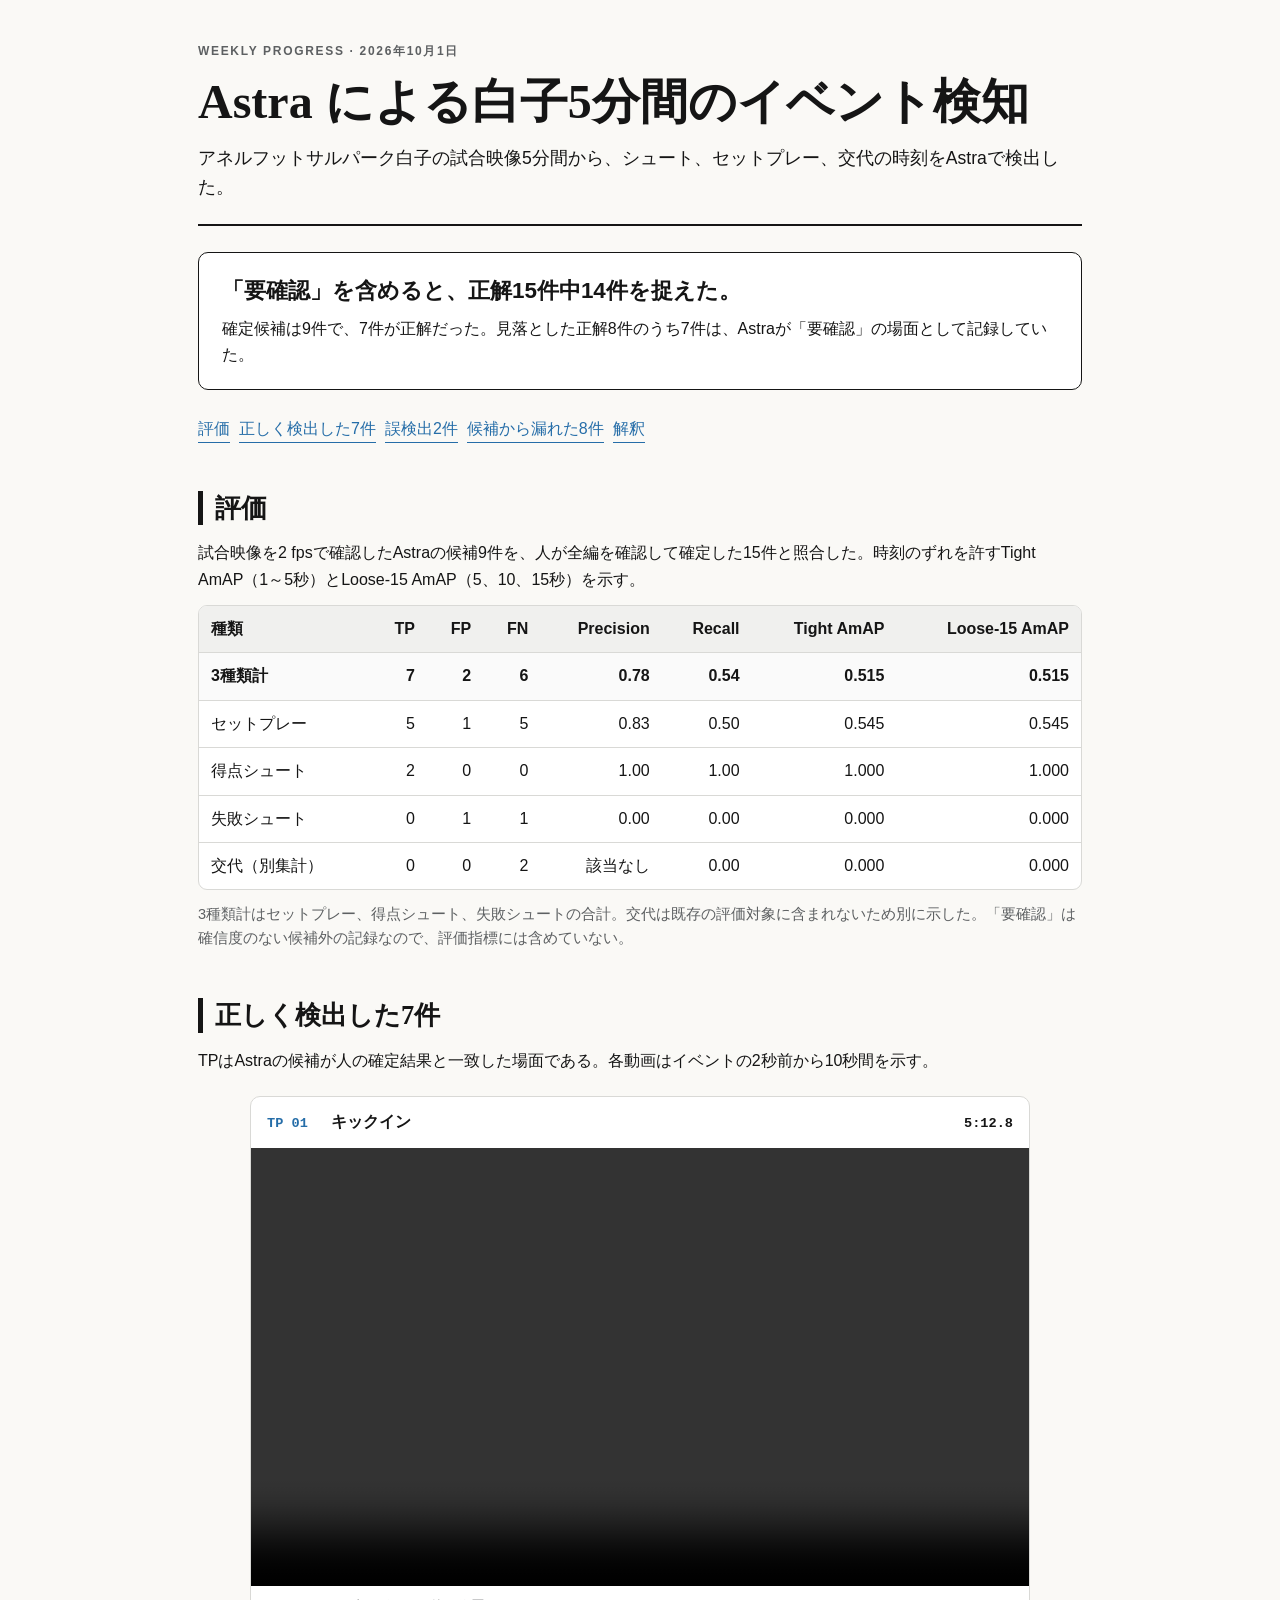
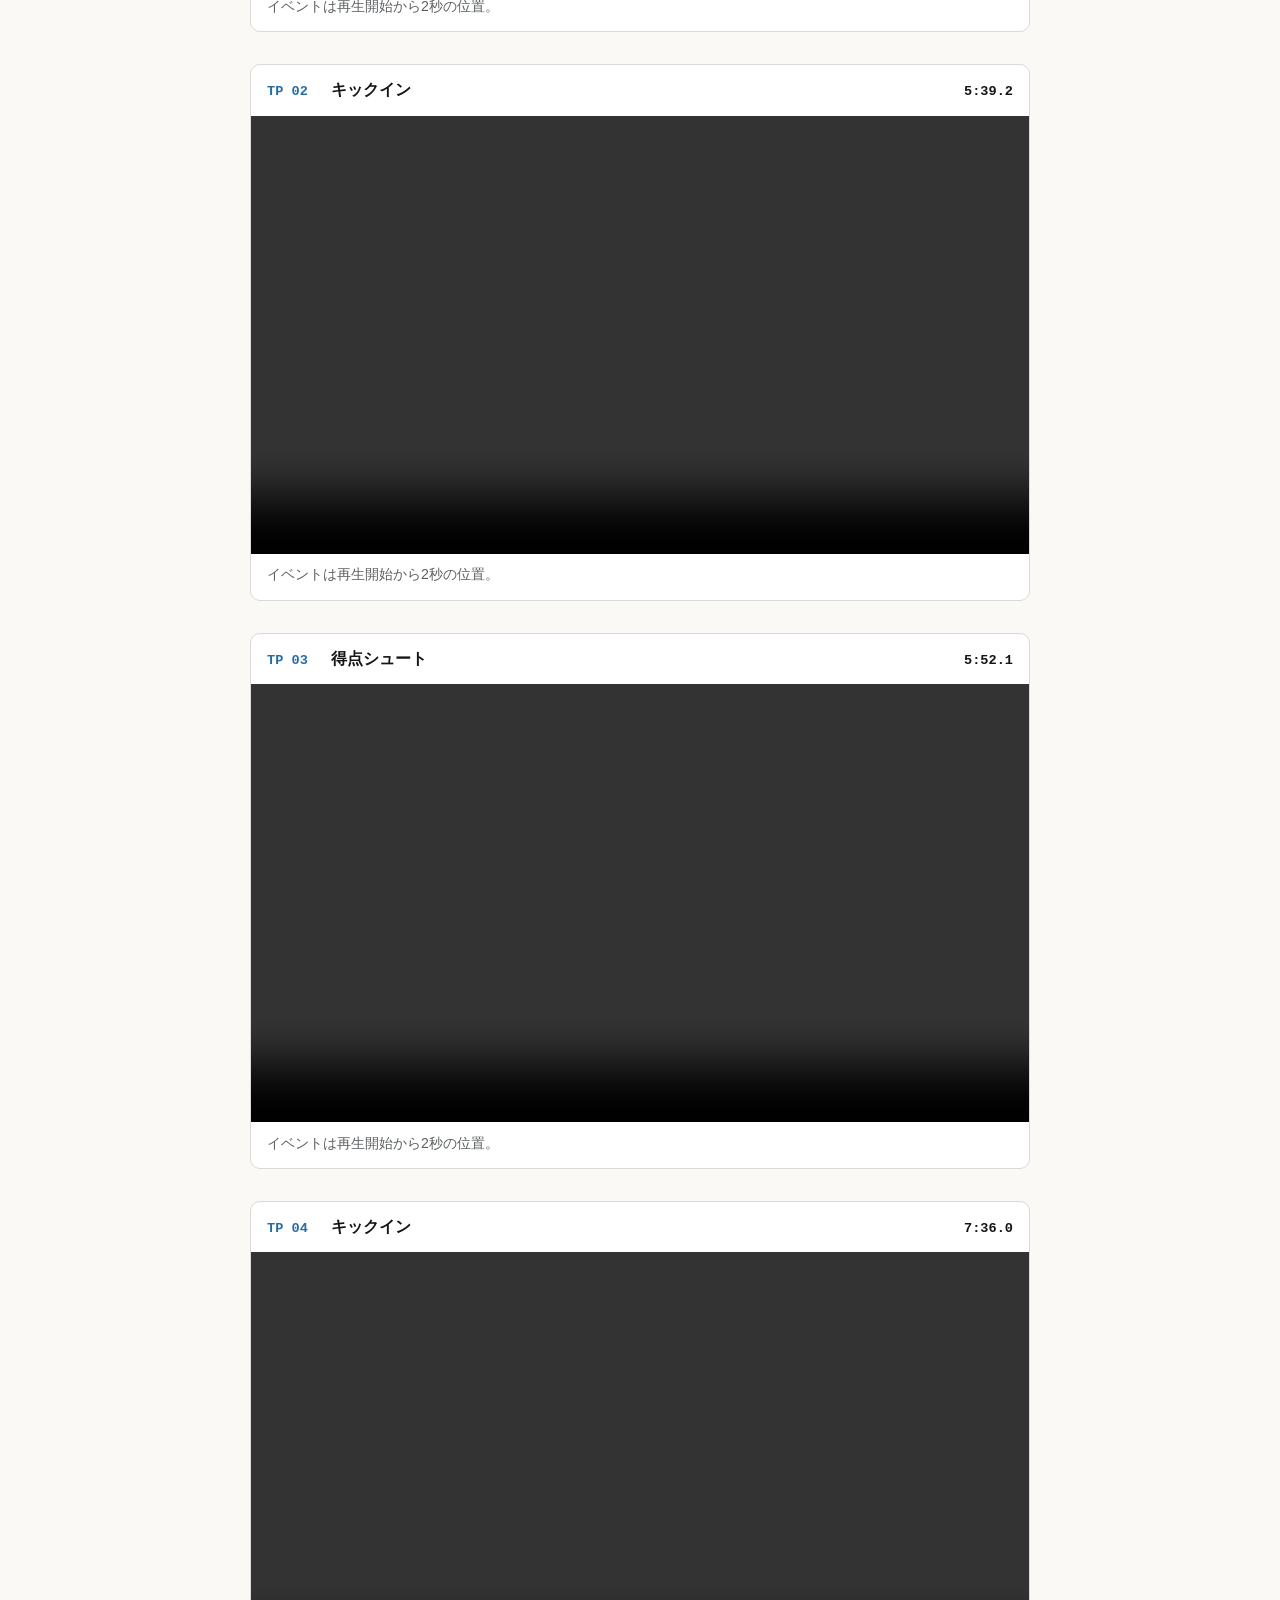
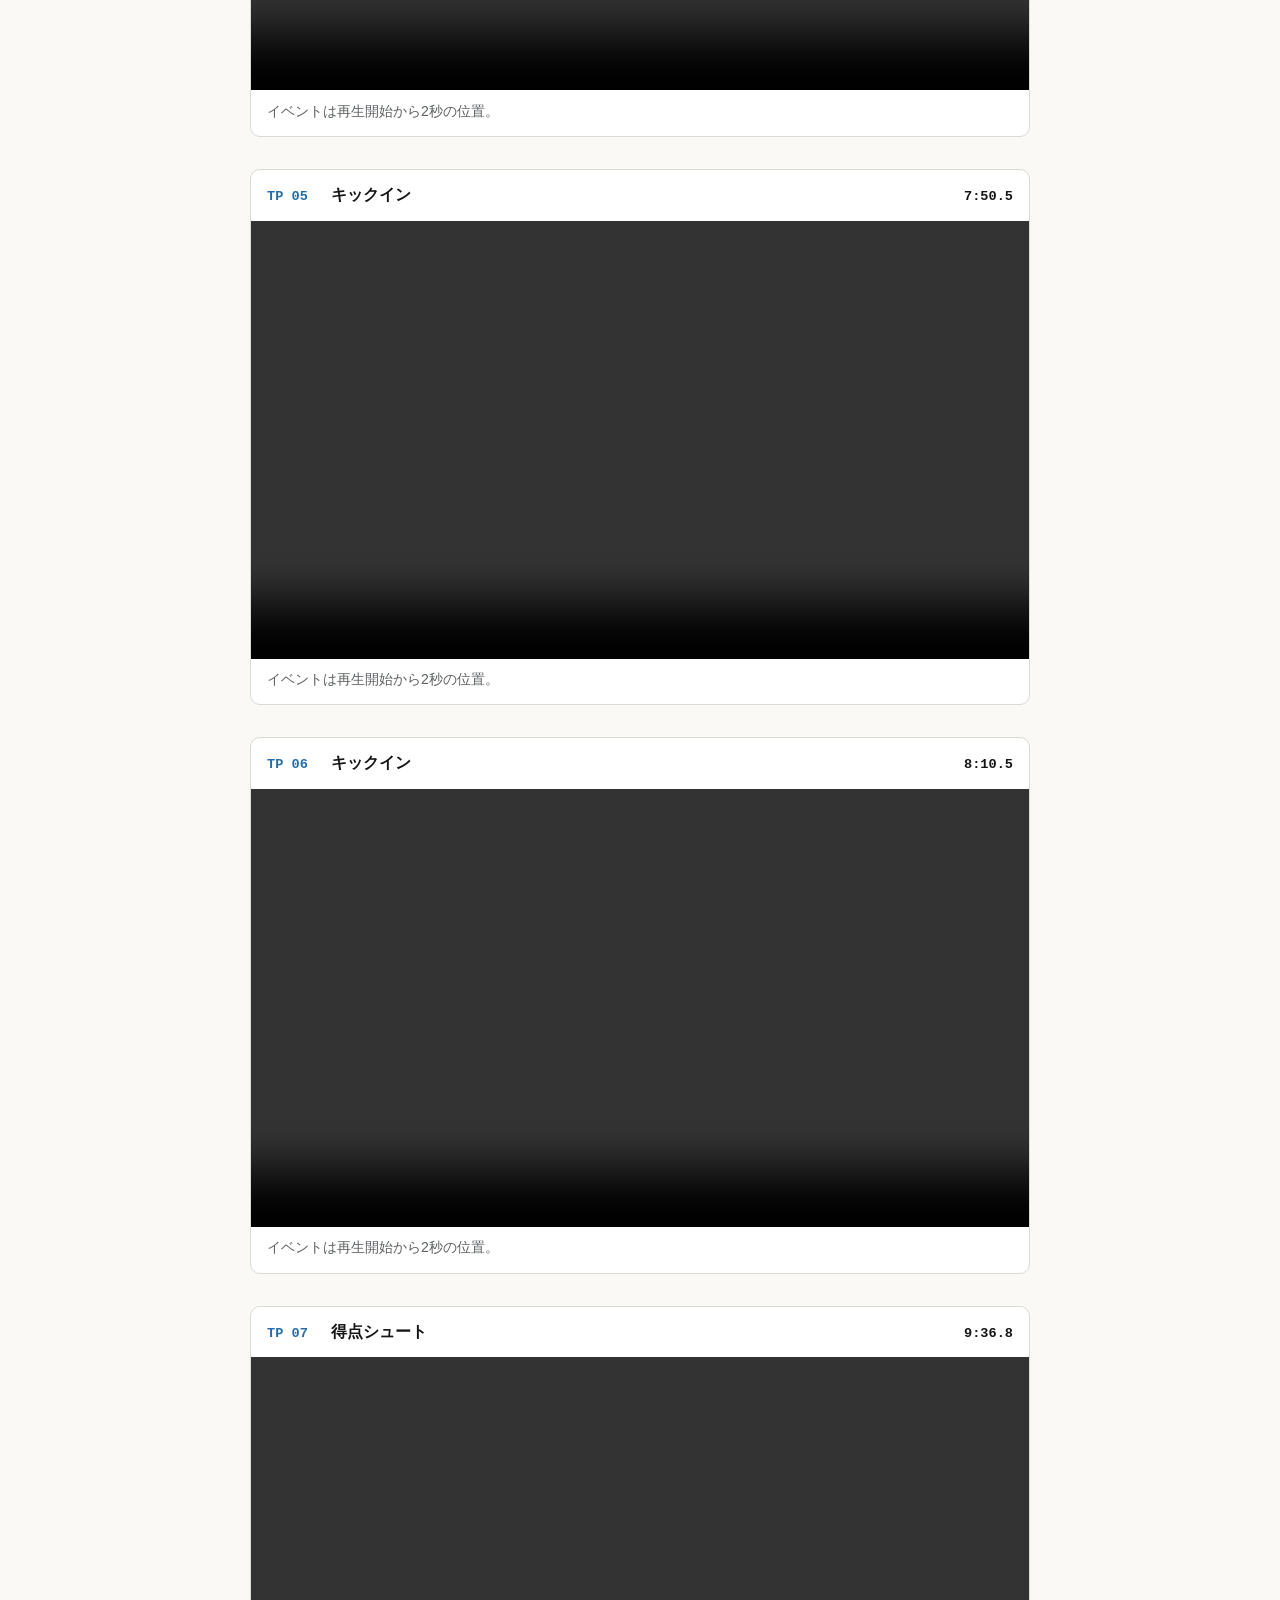
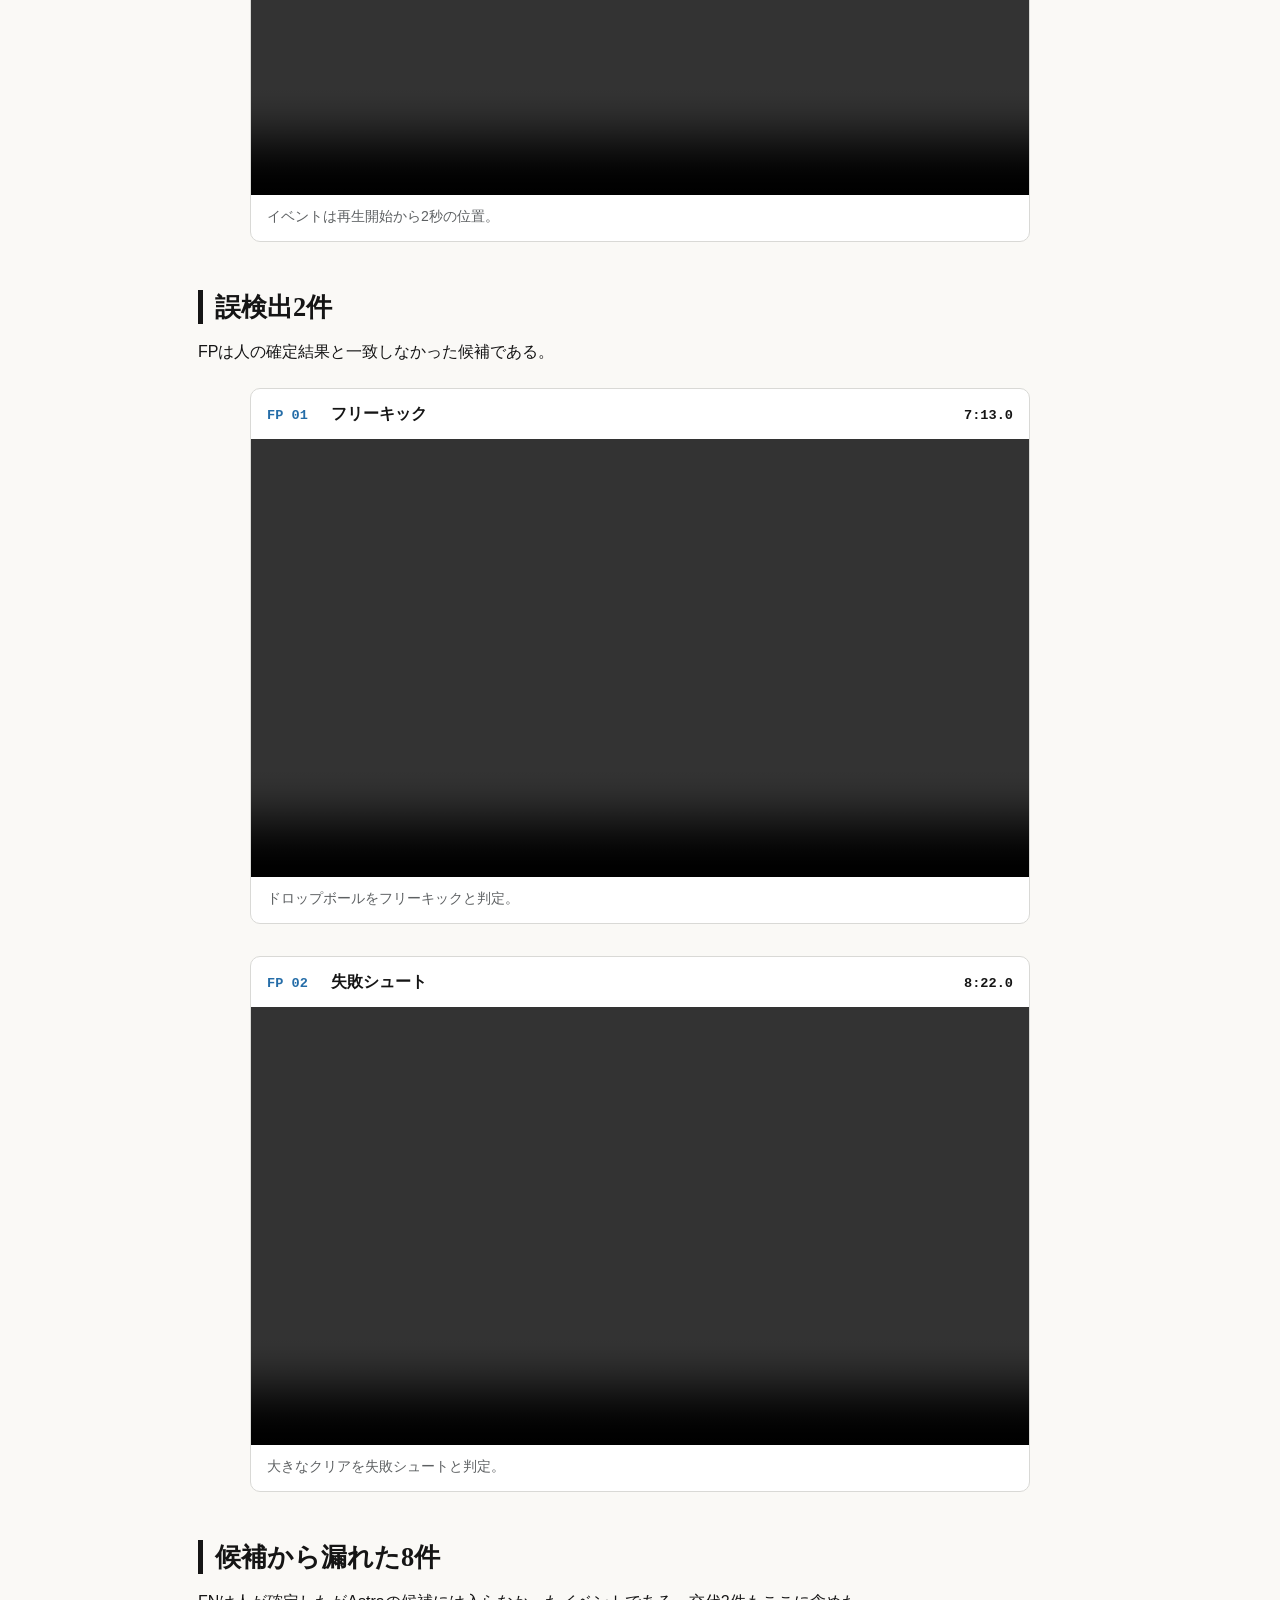
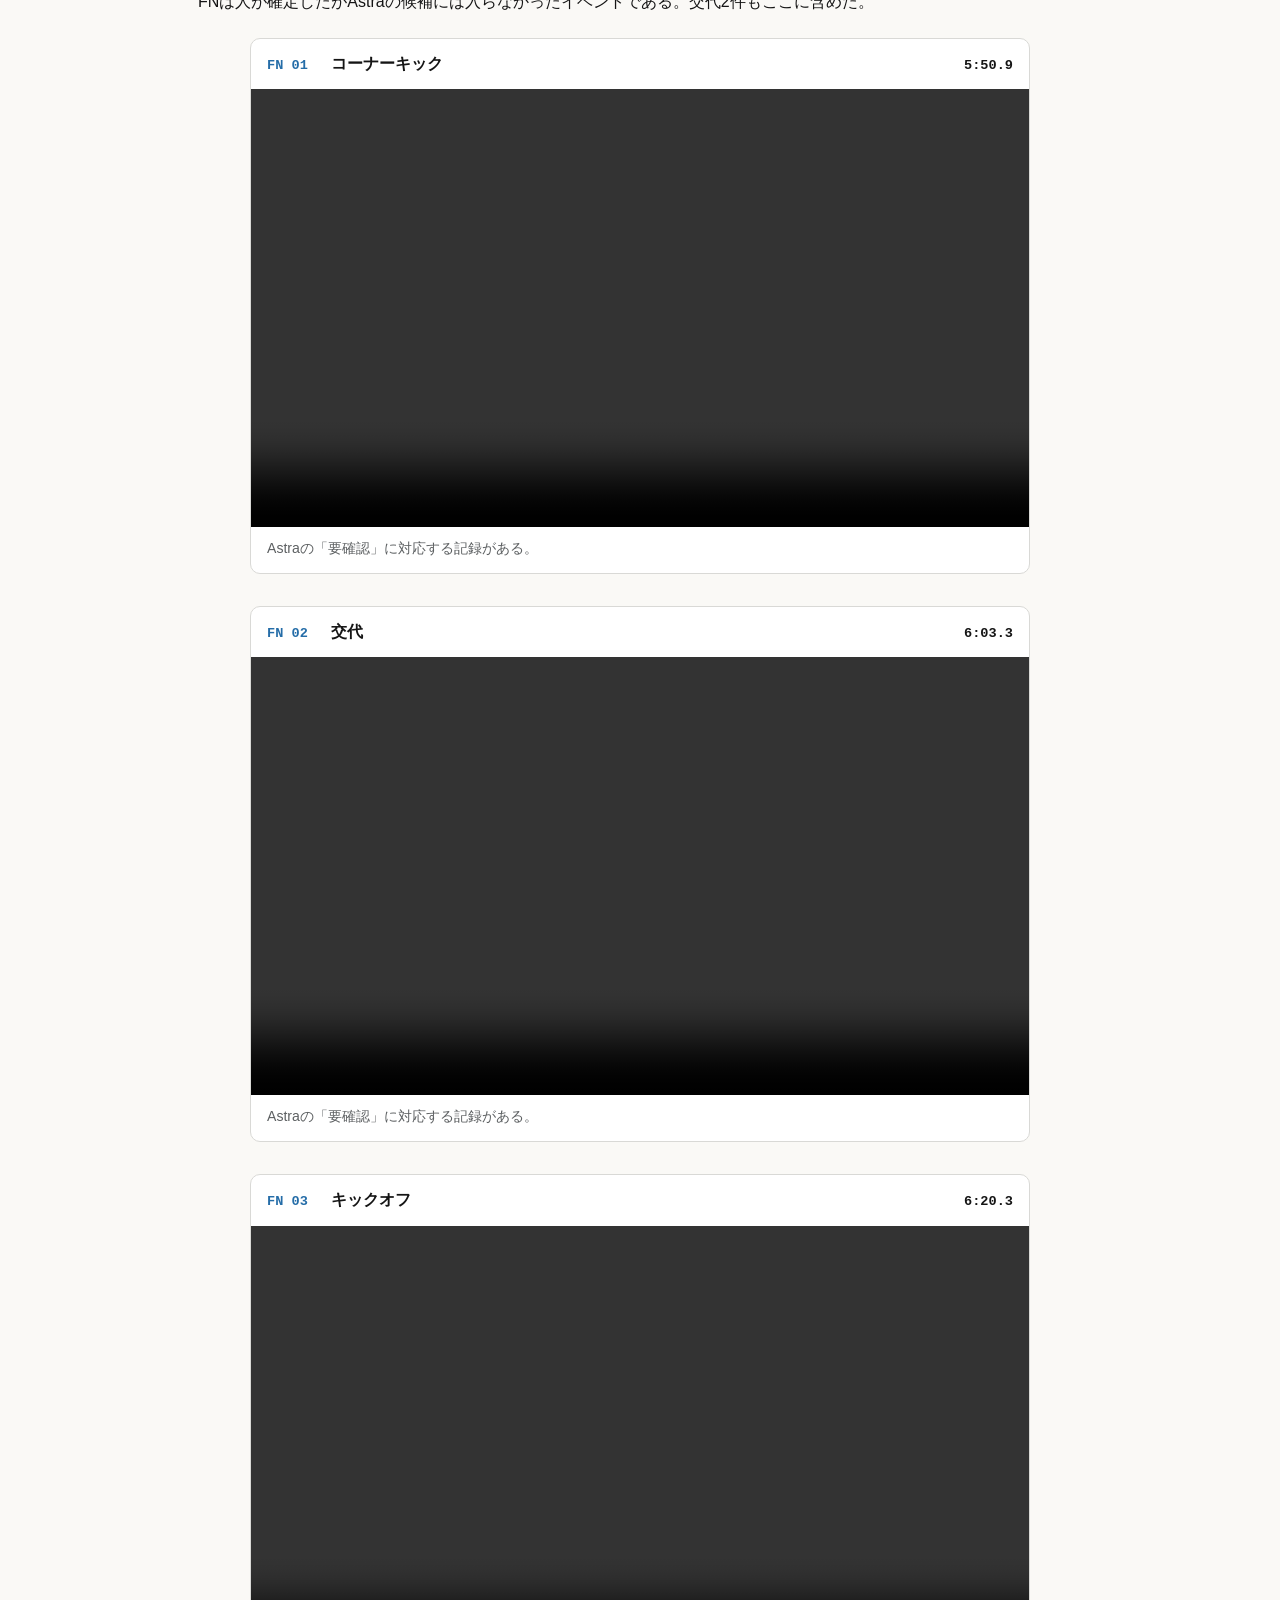
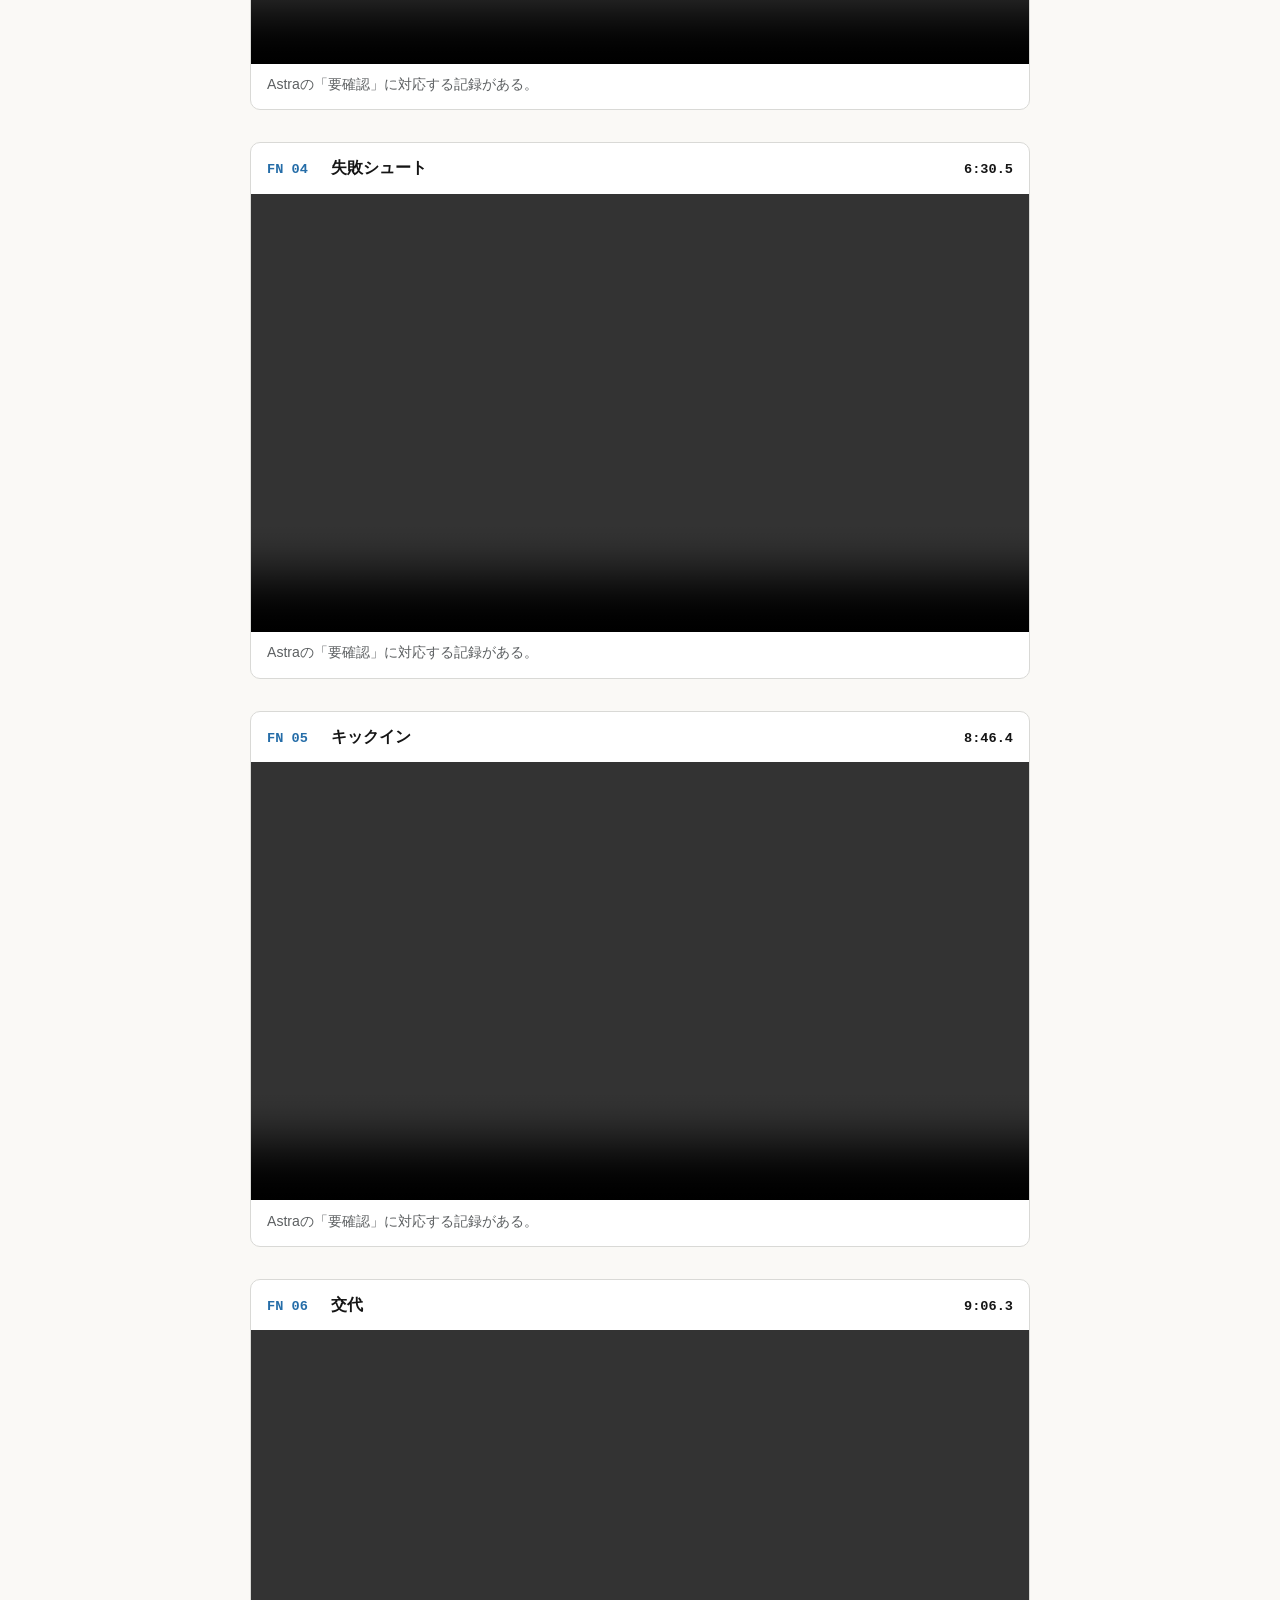
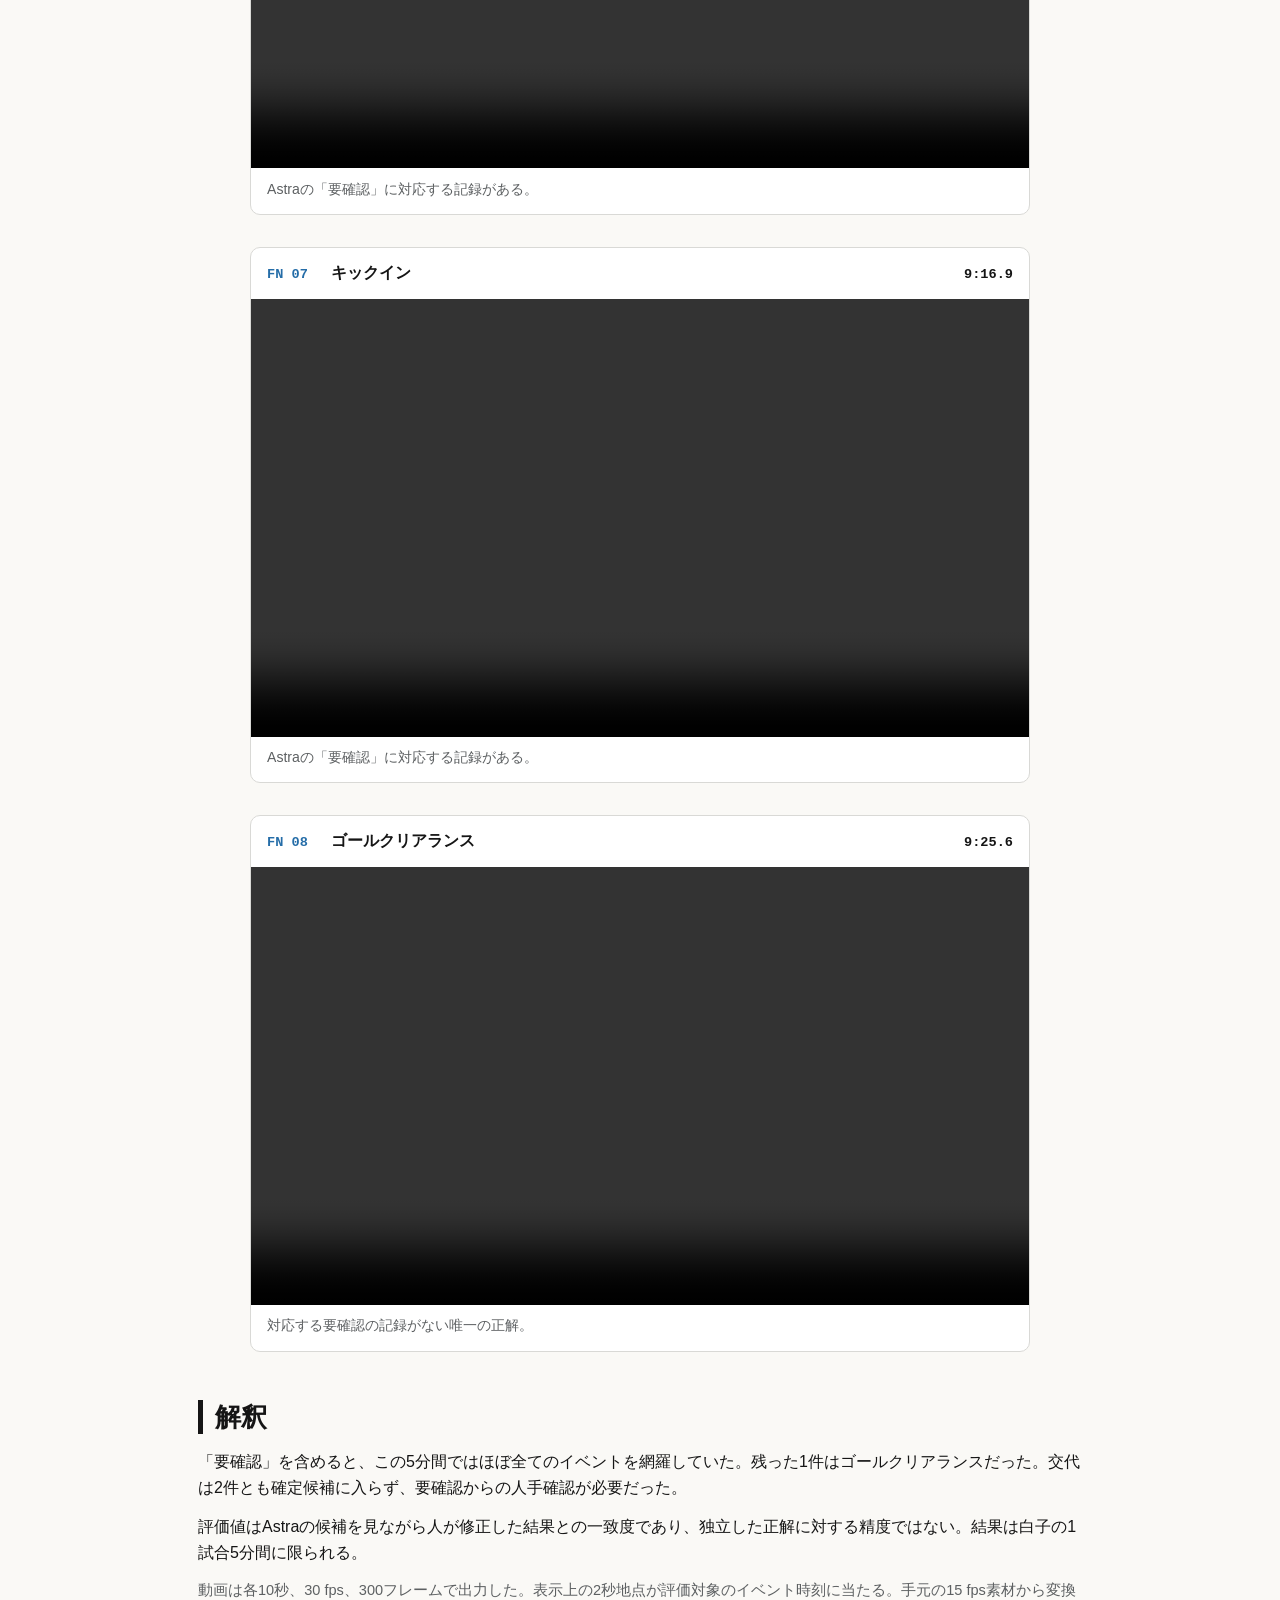
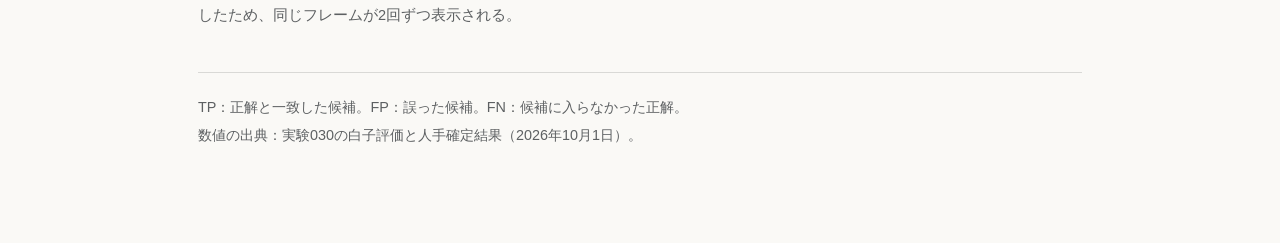
==== 20261001/index.html @ c45ac054 "Add 2026-10-01 report: Astra event spotting on Shirako Co-Authored-By: Claude Opus 5.5 (1M context) " ====
<!doctype html>
<html lang="ja">
<head>
<meta charset="utf-8">
<meta name="viewport" content="width=device-width, initial-scale=1">
<meta name="fx-date" content="2026-10-01">
<meta name="fx-title" content="Astra による白子5分間のイベント検知">
<meta name="fx-summary" content="候補9件のうち7件が正解。要確認を含めると正解15件中14件に対応した。">
<meta name="fx-topic" content="イベント検知">
<meta name="fx-stage" content="週次進捗">
<meta name="fx-experiments" content="030">
<title>Weekly progress | Astra による白子5分間のイベント検知</title>
<style>
:root{color-scheme:light;--bg:#faf9f6;--paper:#fff;--ink:#151515;--muted:#5d6062;--line:#d9d9d6;--blue:#256da8;--accent:#c83e34;font-family:-apple-system,BlinkMacSystemFont,"Hiragino Kaku Gothic ProN","Yu Gothic",sans-serif}
*{box-sizing:border-box}html{scroll-behavior:smooth}body{margin:0;background:var(--bg);color:var(--ink);line-height:1.65}.page{max-width:940px;margin:auto;padding:42px 28px 90px}header{border-bottom:2px solid var(--ink);padding-bottom:22px}.eyebrow{font-size:.75rem;letter-spacing:.14em;text-transform:uppercase;font-weight:700;color:var(--muted);margin:0 0 10px}h1{font-family:Georgia,"Hiragino Mincho ProN",serif;font-size:clamp(1.9rem,4vw,3rem);line-height:1.25;margin:0 0 12px}header p:last-child{font-size:1.1rem;max-width:55rem;margin:0}.summary{margin:26px 0;background:var(--paper);border:1px solid var(--ink);border-radius:10px;padding:20px 23px}.summary strong{font-size:1.4rem}.summary p{margin:6px 0 0}nav{display:flex;flex-wrap:wrap;gap:9px;margin:0 0 36px}nav a{color:var(--blue);text-decoration:none;border-bottom:1px solid currentColor}h2{font-family:Georgia,"Hiragino Mincho ProN",serif;font-size:1.65rem;line-height:1.3;border-left:5px solid var(--ink);padding-left:12px;margin:48px 0 15px}h3{font-size:1.2rem;margin:32px 0 10px}p{margin:12px 0}.table-wrap{overflow-x:auto;border:1px solid var(--line);border-radius:9px;background:var(--paper)}table{width:100%;border-collapse:collapse;font-variant-numeric:tabular-nums;white-space:nowrap}th,td{padding:10px 12px;text-align:right;border-bottom:1px solid var(--line)}th:first-child,td:first-child{text-align:left}thead{background:#f0f0ee}tbody tr:last-child td{border:0}tbody tr.total{font-weight:700;background:#fafafa}.note{font-size:.91rem;color:var(--muted)}.clip{max-width:780px;margin:22px auto 32px;background:var(--paper);border:1px solid var(--line);border-radius:10px;overflow:hidden}.clip figcaption{display:flex;align-items:baseline;gap:14px;padding:12px 16px}.clip-number,.clip-time{font:700 .85rem ui-monospace,SFMono-Regular,Menlo,monospace}.clip-number{min-width:50px;color:var(--blue)}.clip-time{margin-left:auto}.clip video{display:block;width:100%;background:#111;aspect-ratio:16/9}.clip-note{font-size:.88rem;color:var(--muted);padding:0 16px;margin:10px 0 13px}.key{border-top:1px solid var(--line);margin-top:45px;padding-top:18px;font-size:.9rem;color:var(--muted)}.key p{margin:5px 0}@media(max-width:600px){.page{padding:26px 14px 60px}.clip figcaption{gap:8px;flex-wrap:wrap}.clip-time{margin-left:auto}th,td{padding:8px 9px;font-size:.83rem}}@media print{.page{max-width:none}nav{display:none}.clip{break-inside:avoid}.clip video{display:none}}
</style>
</head>
<body><main class="page">
<header><p class="eyebrow">Weekly progress · 2026年10月1日</p><h1>Astra による白子5分間のイベント検知</h1><p>アネルフットサルパーク白子の試合映像5分間から、シュート、セットプレー、交代の時刻をAstraで検出した。</p></header>
<div class="summary"><strong>「要確認」を含めると、正解15件中14件を捉えた。</strong><p>確定候補は9件で、7件が正解だった。見落とした正解8件のうち7件は、Astraが「要確認」の場面として記録していた。</p></div>
<nav aria-label="目次"><a href="#evaluation">評価</a><a href="#tp">正しく検出した7件</a><a href="#fp">誤検出2件</a><a href="#fn">候補から漏れた8件</a><a href="#limits">解釈</a></nav>
<section id="evaluation"><h2>評価</h2><p>試合映像を2 fpsで確認したAstraの候補9件を、人が全編を確認して確定した15件と照合した。時刻のずれを許すTight AmAP（1～5秒）とLoose-15 AmAP（5、10、15秒）を示す。</p>
<div class="table-wrap"><table><thead><tr><th>種類</th><th>TP</th><th>FP</th><th>FN</th><th>Precision</th><th>Recall</th><th>Tight AmAP</th><th>Loose-15 AmAP</th></tr></thead><tbody>
<tr class="total"><td>3種類計</td><td>7</td><td>2</td><td>6</td><td>0.78</td><td>0.54</td><td>0.515</td><td>0.515</td></tr>
<tr><td>セットプレー</td><td>5</td><td>1</td><td>5</td><td>0.83</td><td>0.50</td><td>0.545</td><td>0.545</td></tr>
<tr><td>得点シュート</td><td>2</td><td>0</td><td>0</td><td>1.00</td><td>1.00</td><td>1.000</td><td>1.000</td></tr>
<tr><td>失敗シュート</td><td>0</td><td>1</td><td>1</td><td>0.00</td><td>0.00</td><td>0.000</td><td>0.000</td></tr>
<tr><td>交代（別集計）</td><td>0</td><td>0</td><td>2</td><td>該当なし</td><td>0.00</td><td>0.000</td><td>0.000</td></tr>
</tbody></table></div><p class="note">3種類計はセットプレー、得点シュート、失敗シュートの合計。交代は既存の評価対象に含まれないため別に示した。「要確認」は確信度のない候補外の記録なので、評価指標には含めていない。</p></section>
<section id="tp"><h2>正しく検出した7件</h2><p>TPはAstraの候補が人の確定結果と一致した場面である。各動画はイベントの2秒前から10秒間を示す。</p><figure class="clip">
  <figcaption><span class="clip-number">TP 01</span><strong>キックイン</strong><span class="clip-time">5:12.8</span></figcaption>
  <video controls loop muted playsinline preload="metadata" aria-label="TP 01、キックイン、5:12.8" src="[data-uri]"></video>
  <p class="clip-note">イベントは再生開始から2秒の位置。</p>
</figure><figure class="clip">
  <figcaption><span class="clip-number">TP 02</span><strong>キックイン</strong><span class="clip-time">5:39.2</span></figcaption>
  <video controls loop muted playsinline preload="metadata" aria-label="TP 02、キックイン、5:39.2" src="[data-uri]"></video>
  <p class="clip-note">イベントは再生開始から2秒の位置。</p>
</figure><figure class="clip">
  <figcaption><span class="clip-number">TP 03</span><strong>得点シュート</strong><span class="clip-time">5:52.1</span></figcaption>
  <video controls loop muted playsinline preload="metadata" aria-label="TP 03、得点シュート、5:52.1" src="[data-uri]"></video>
  <p class="clip-note">イベントは再生開始から2秒の位置。</p>
</figure><figure class="clip">
  <figcaption><span class="clip-number">TP 04</span><strong>キックイン</strong><span class="clip-time">7:36.0</span></figcaption>
  <video controls loop muted playsinline preload="metadata" aria-label="TP 04、キックイン、7:36.0" src="[data-uri]"></video>
  <p class="clip-note">イベントは再生開始から2秒の位置。</p>
</figure><figure class="clip">
  <figcaption><span class="clip-number">TP 05</span><strong>キックイン</strong><span class="clip-time">7:50.5</span></figcaption>
  <video controls loop muted playsinline preload="metadata" aria-label="TP 05、キックイン、7:50.5" src="[data-uri]"></video>
  <p class="clip-note">イベントは再生開始から2秒の位置。</p>
</figure><figure class="clip">
  <figcaption><span class="clip-number">TP 06</span><strong>キックイン</strong><span class="clip-time">8:10.5</span></figcaption>
  <video controls loop muted playsinline preload="metadata" aria-label="TP 06、キックイン、8:10.5" src="[data-uri]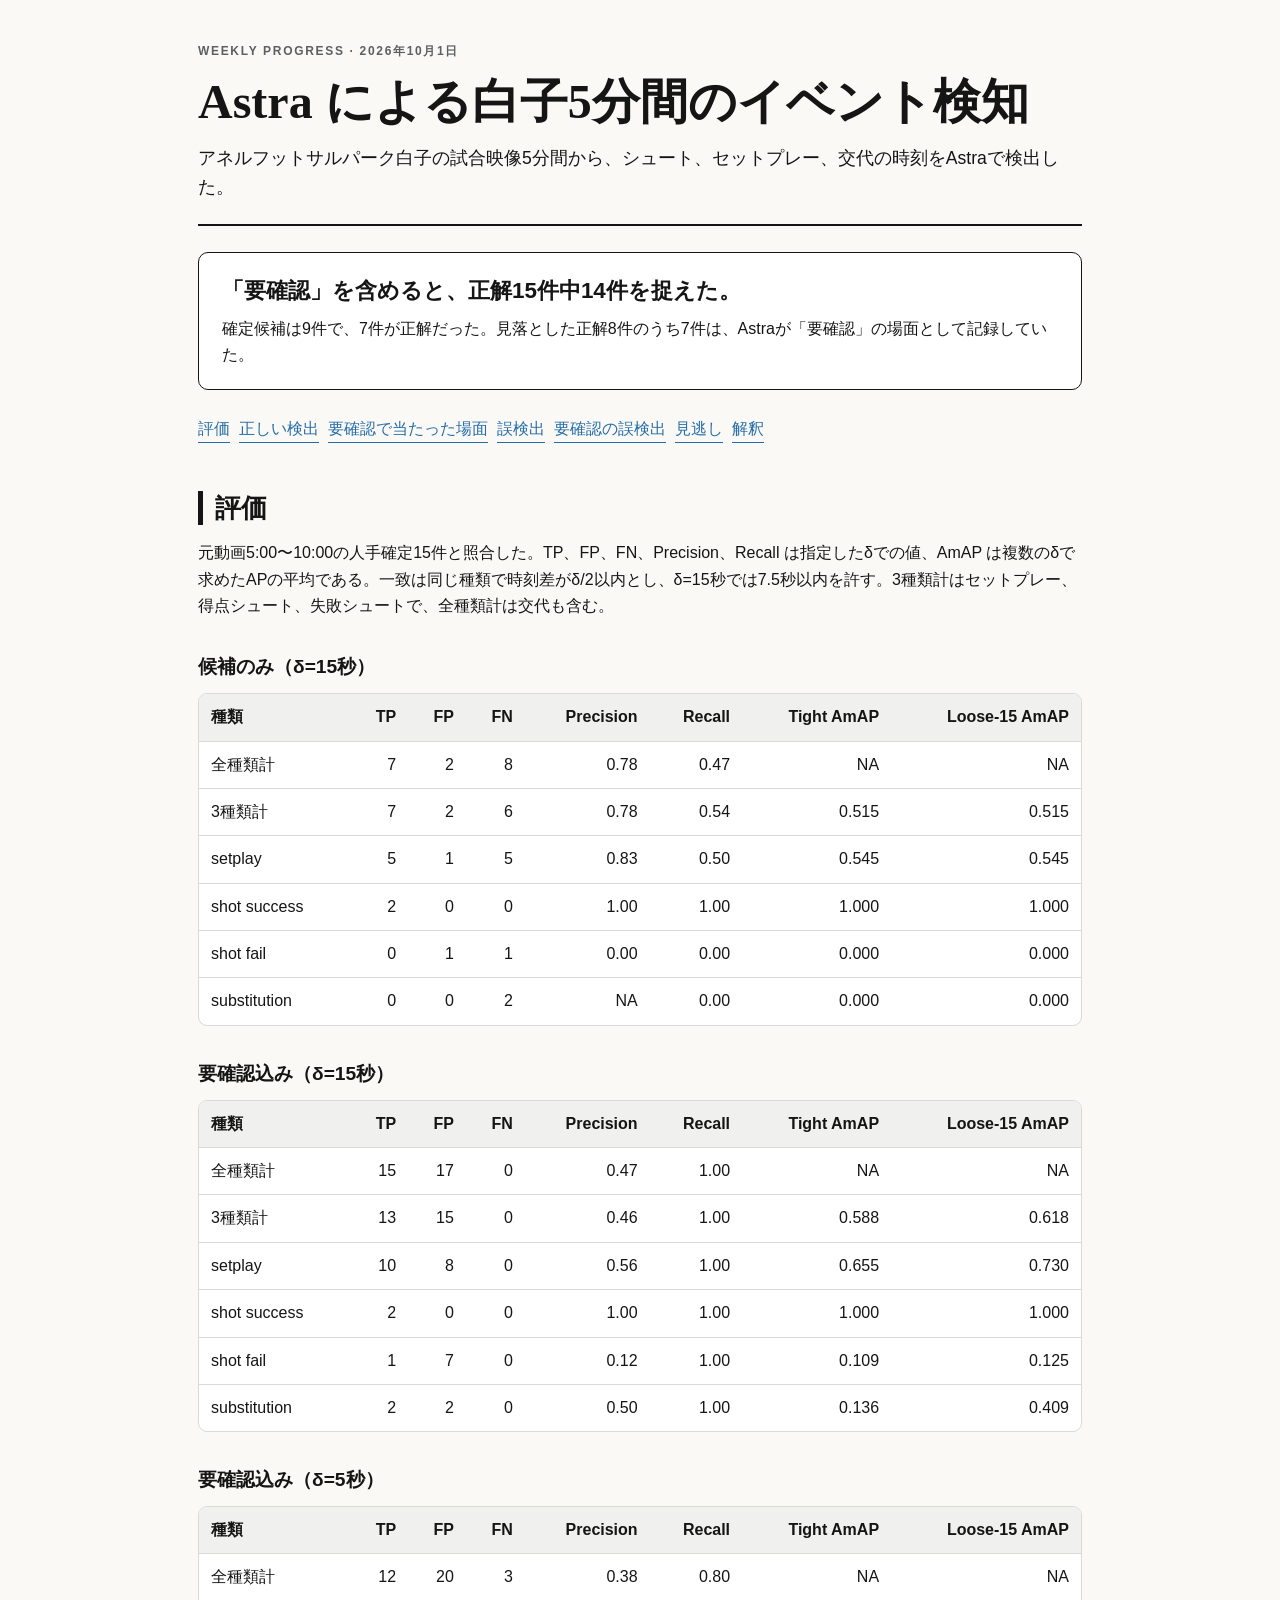
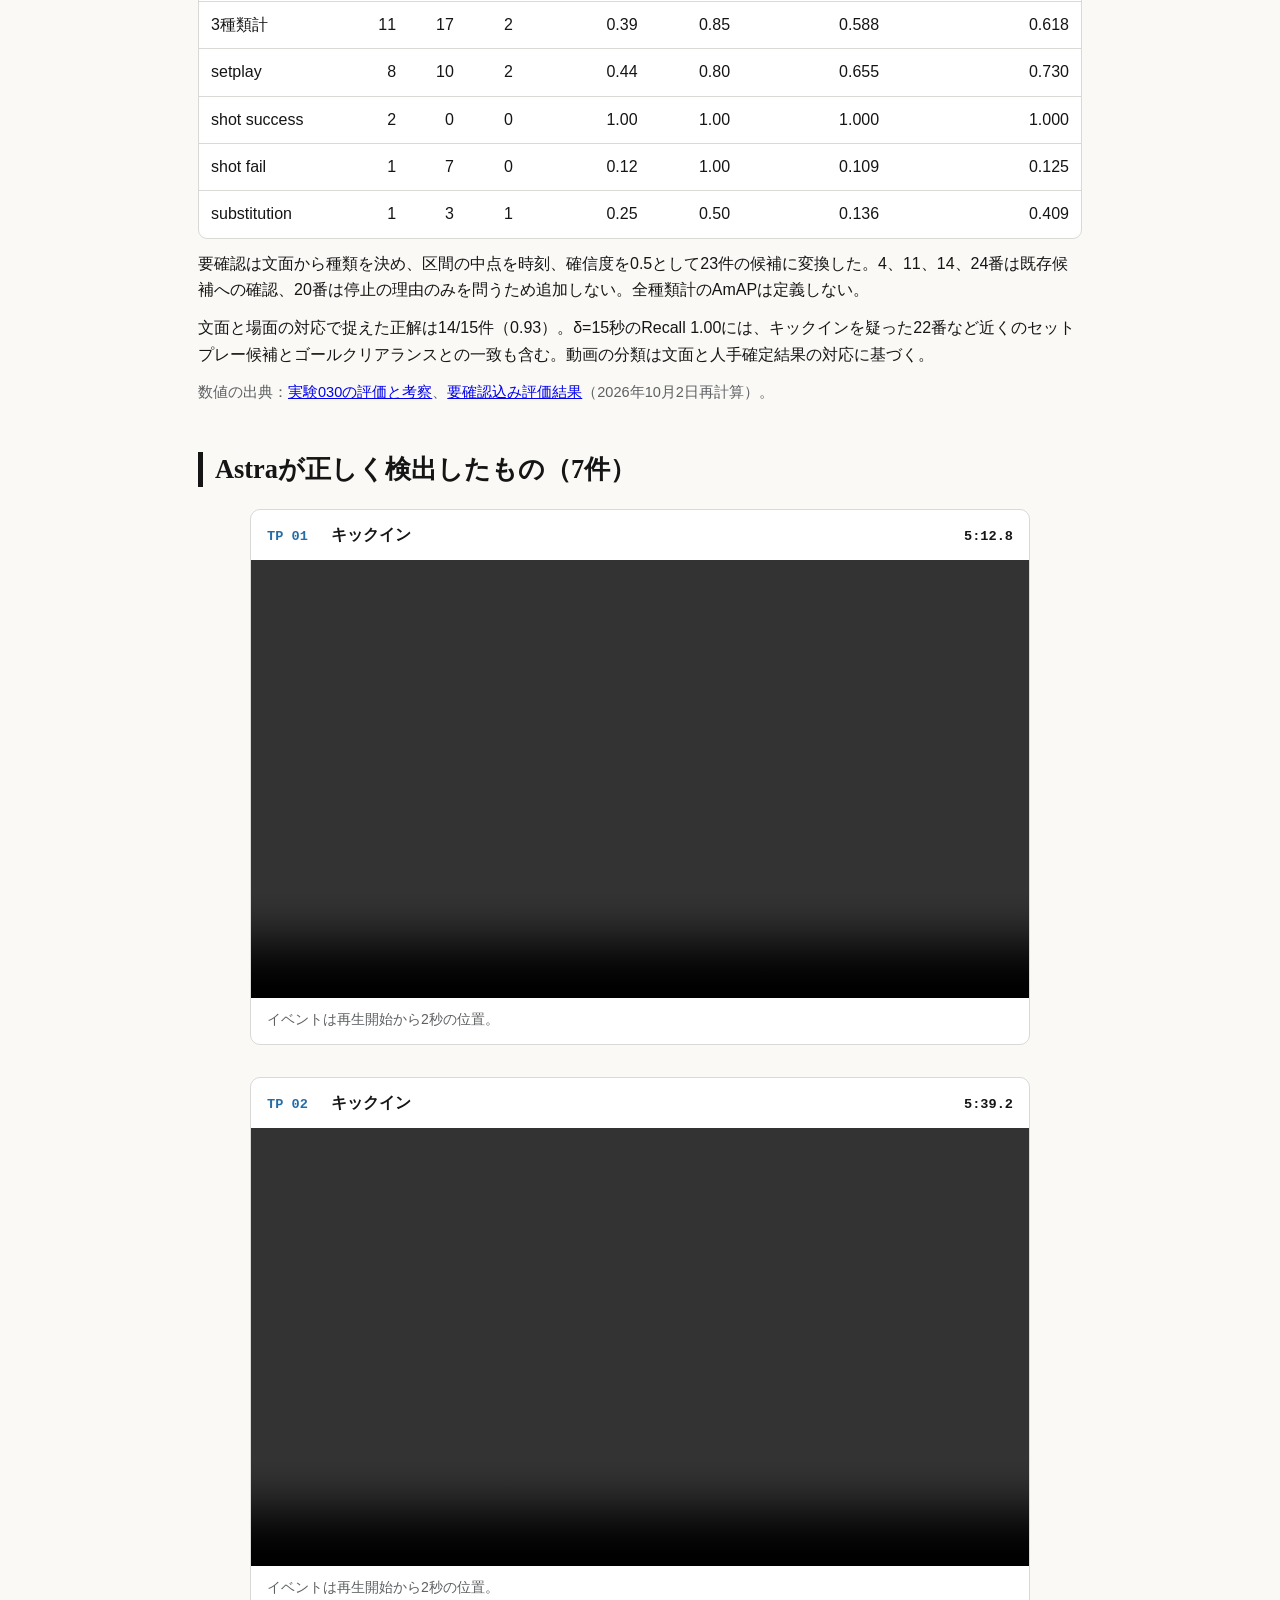
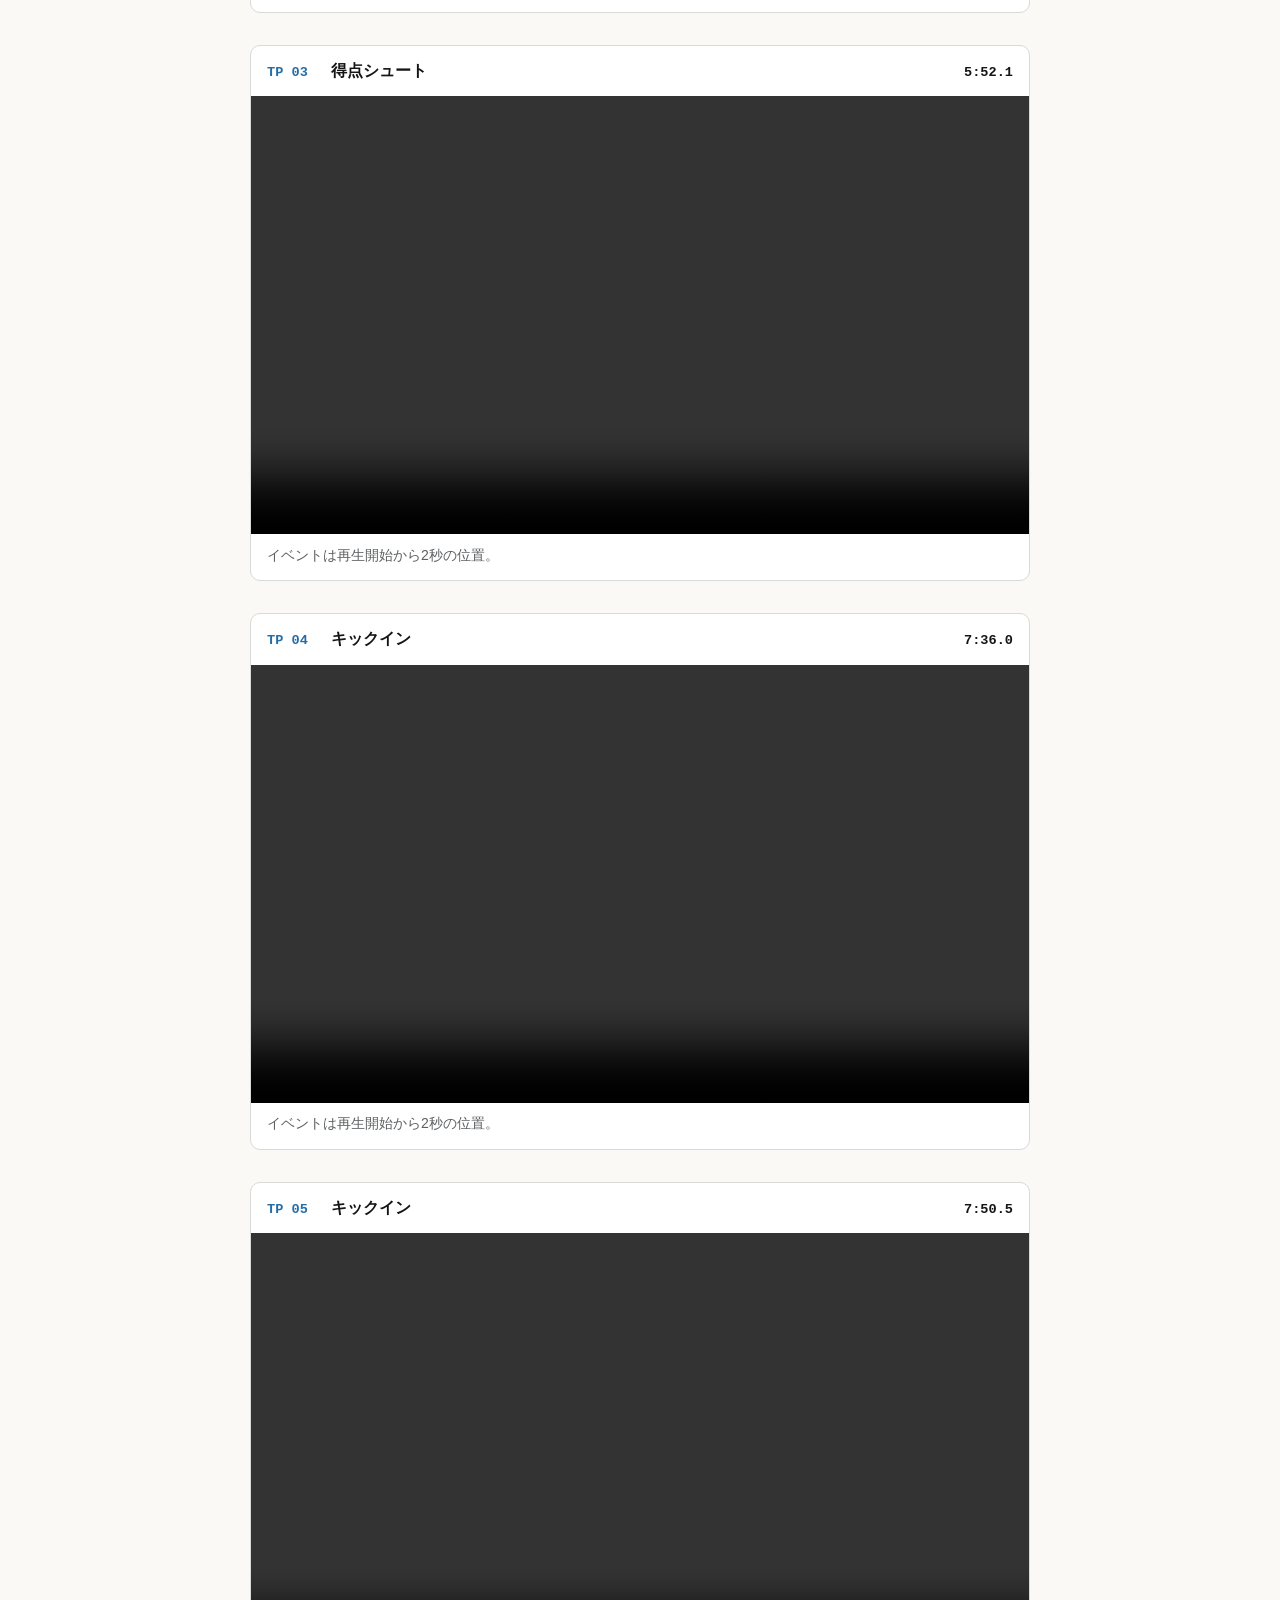
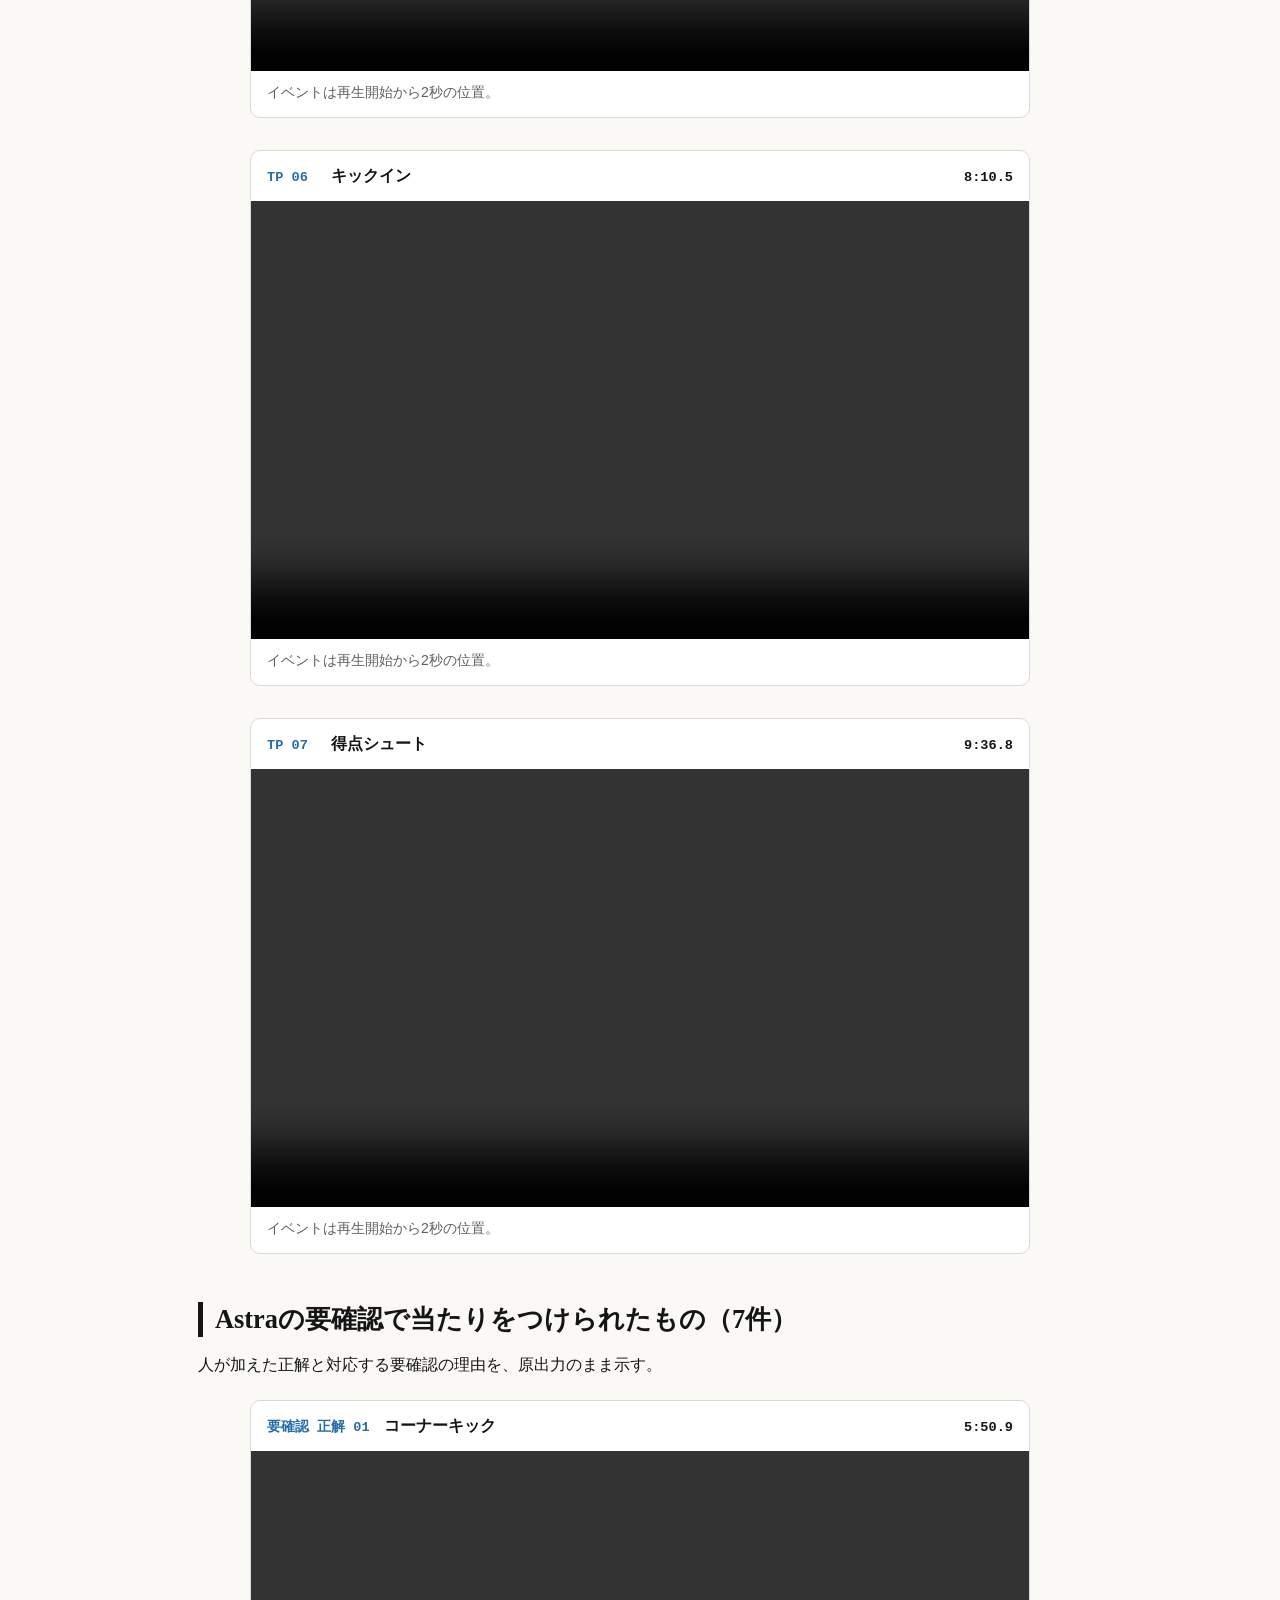
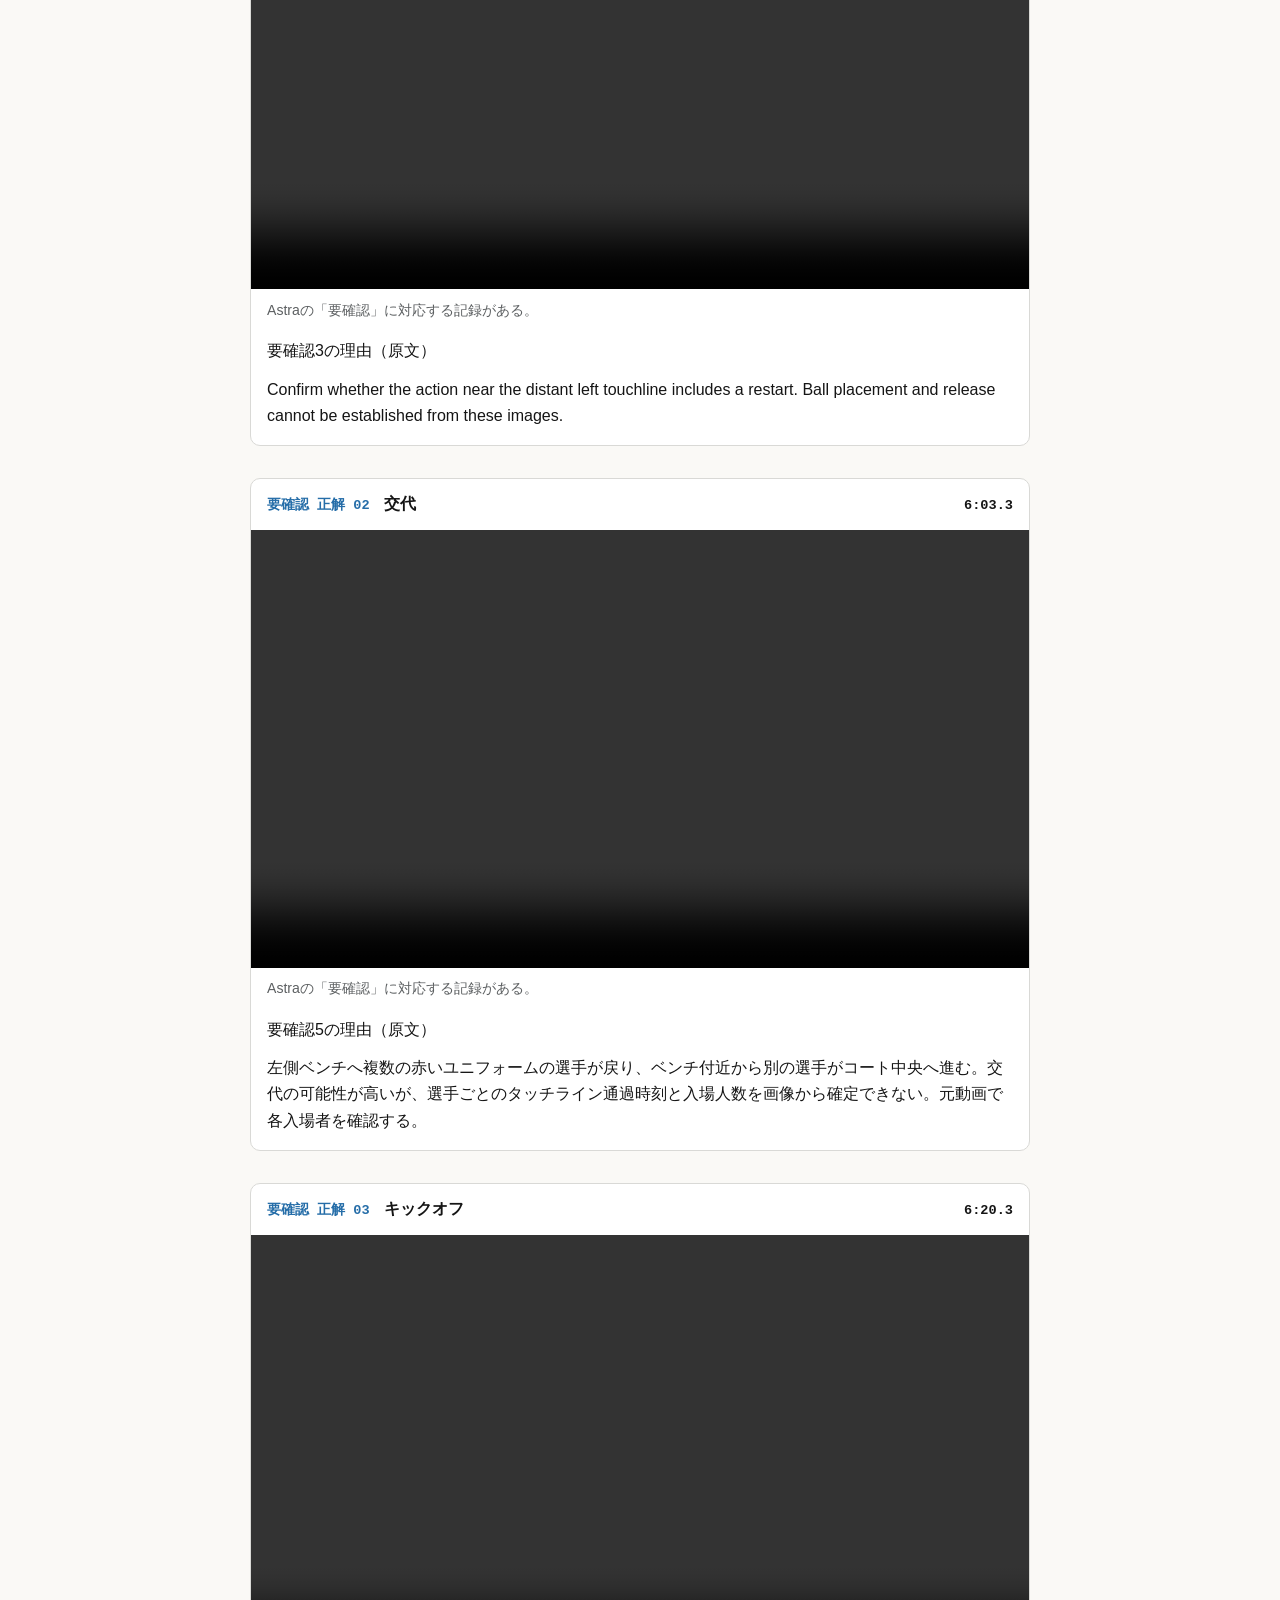
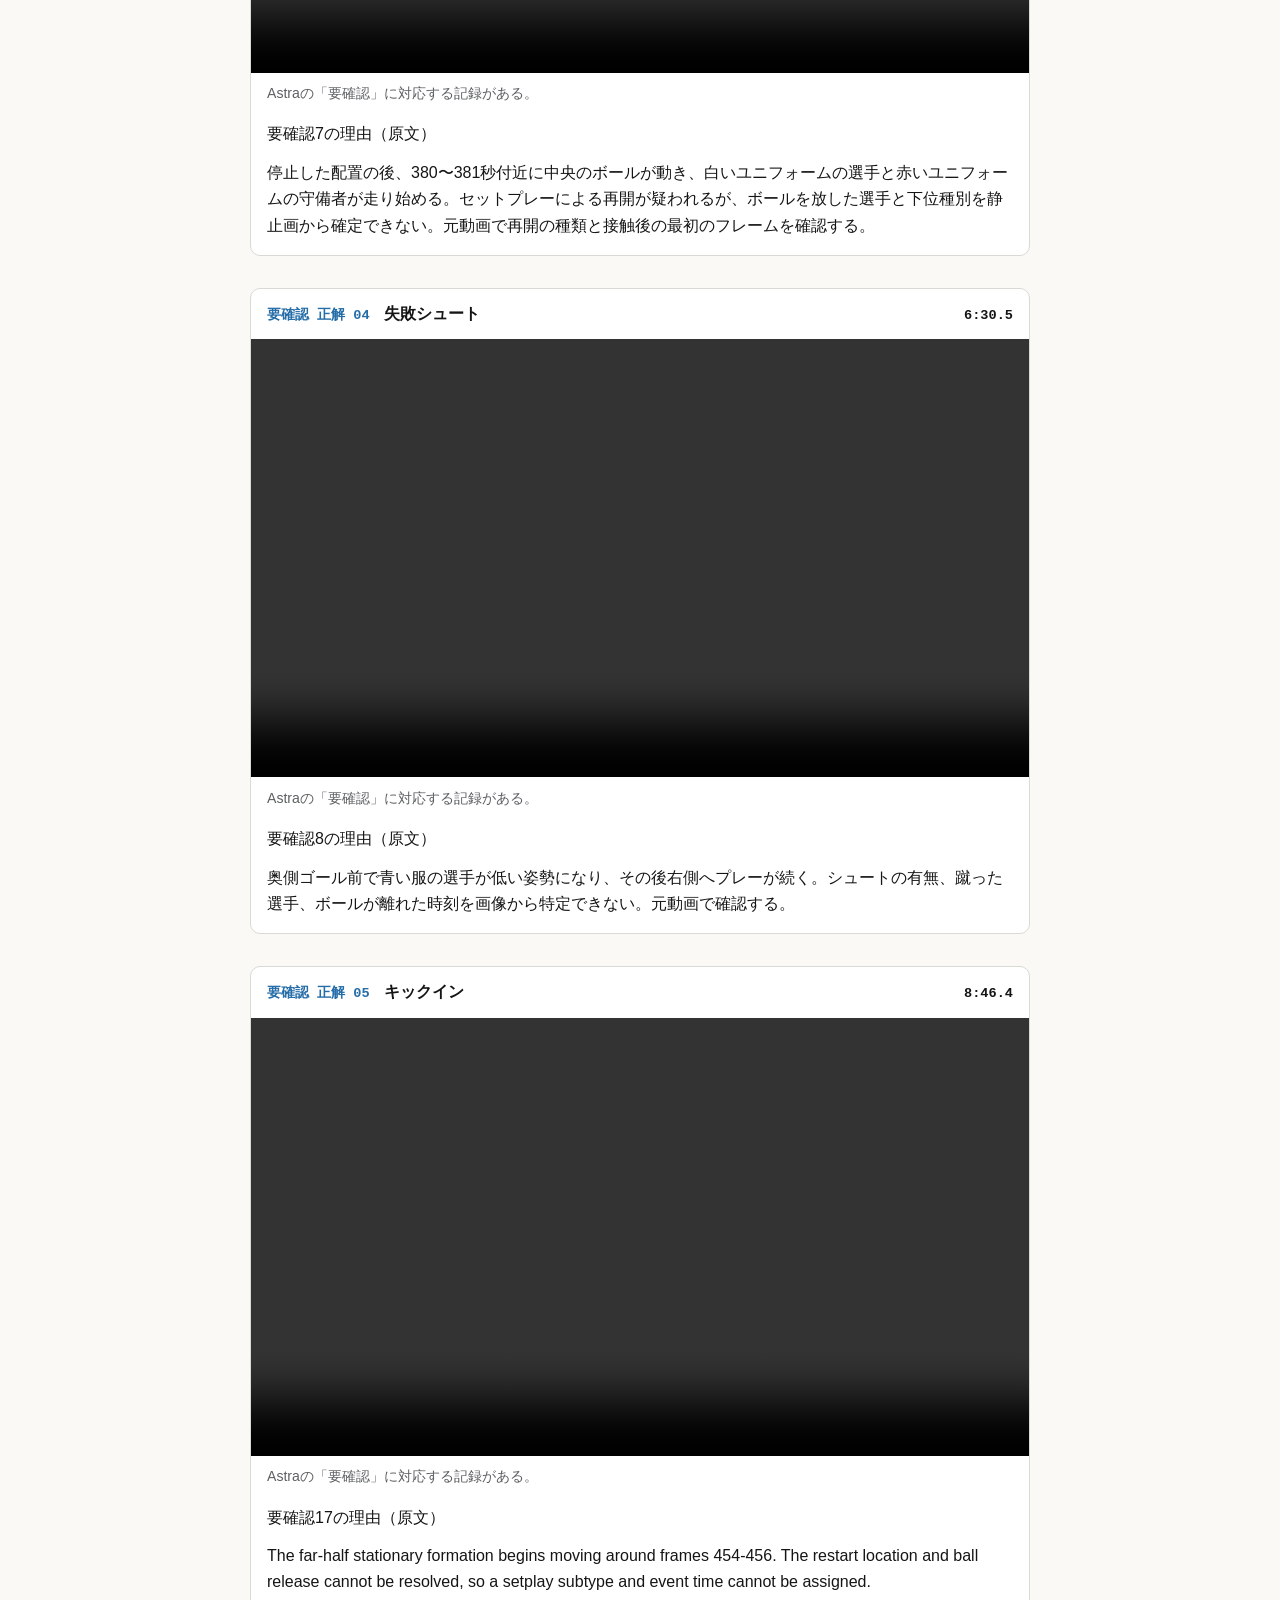
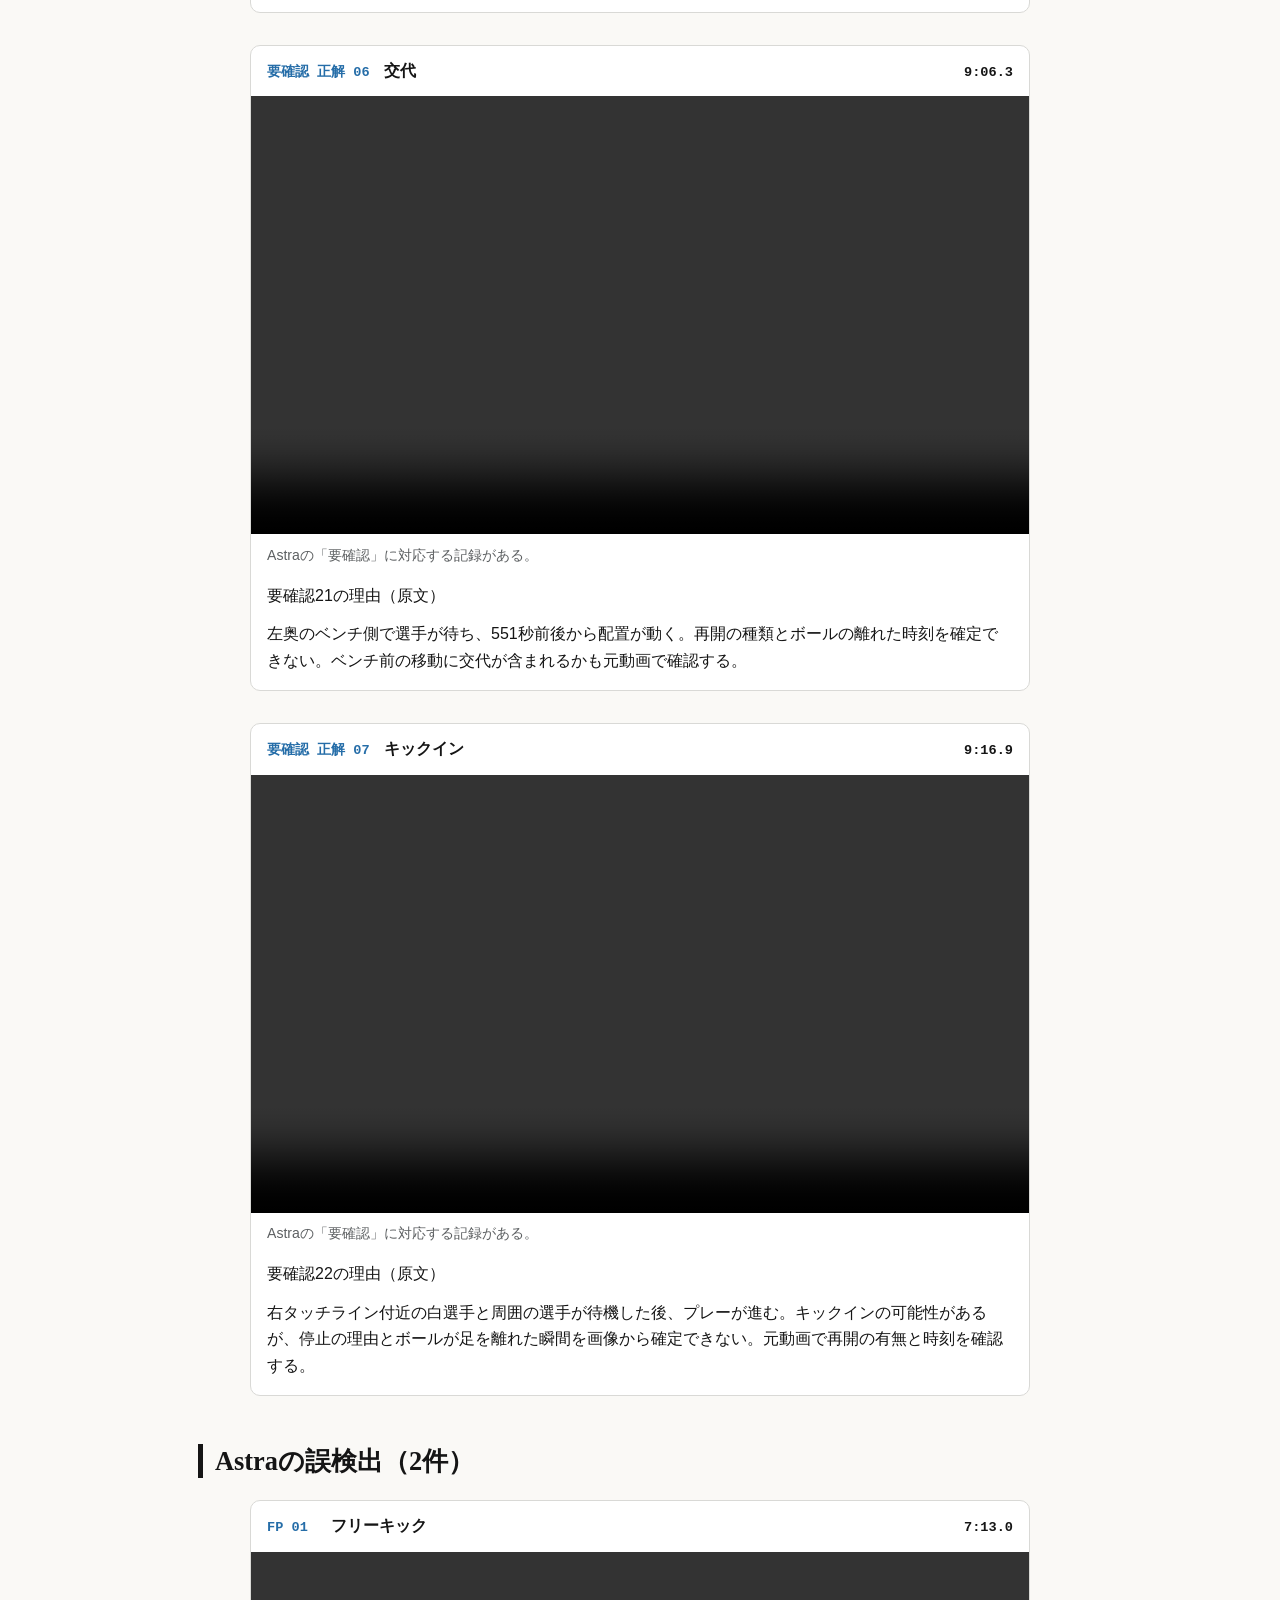
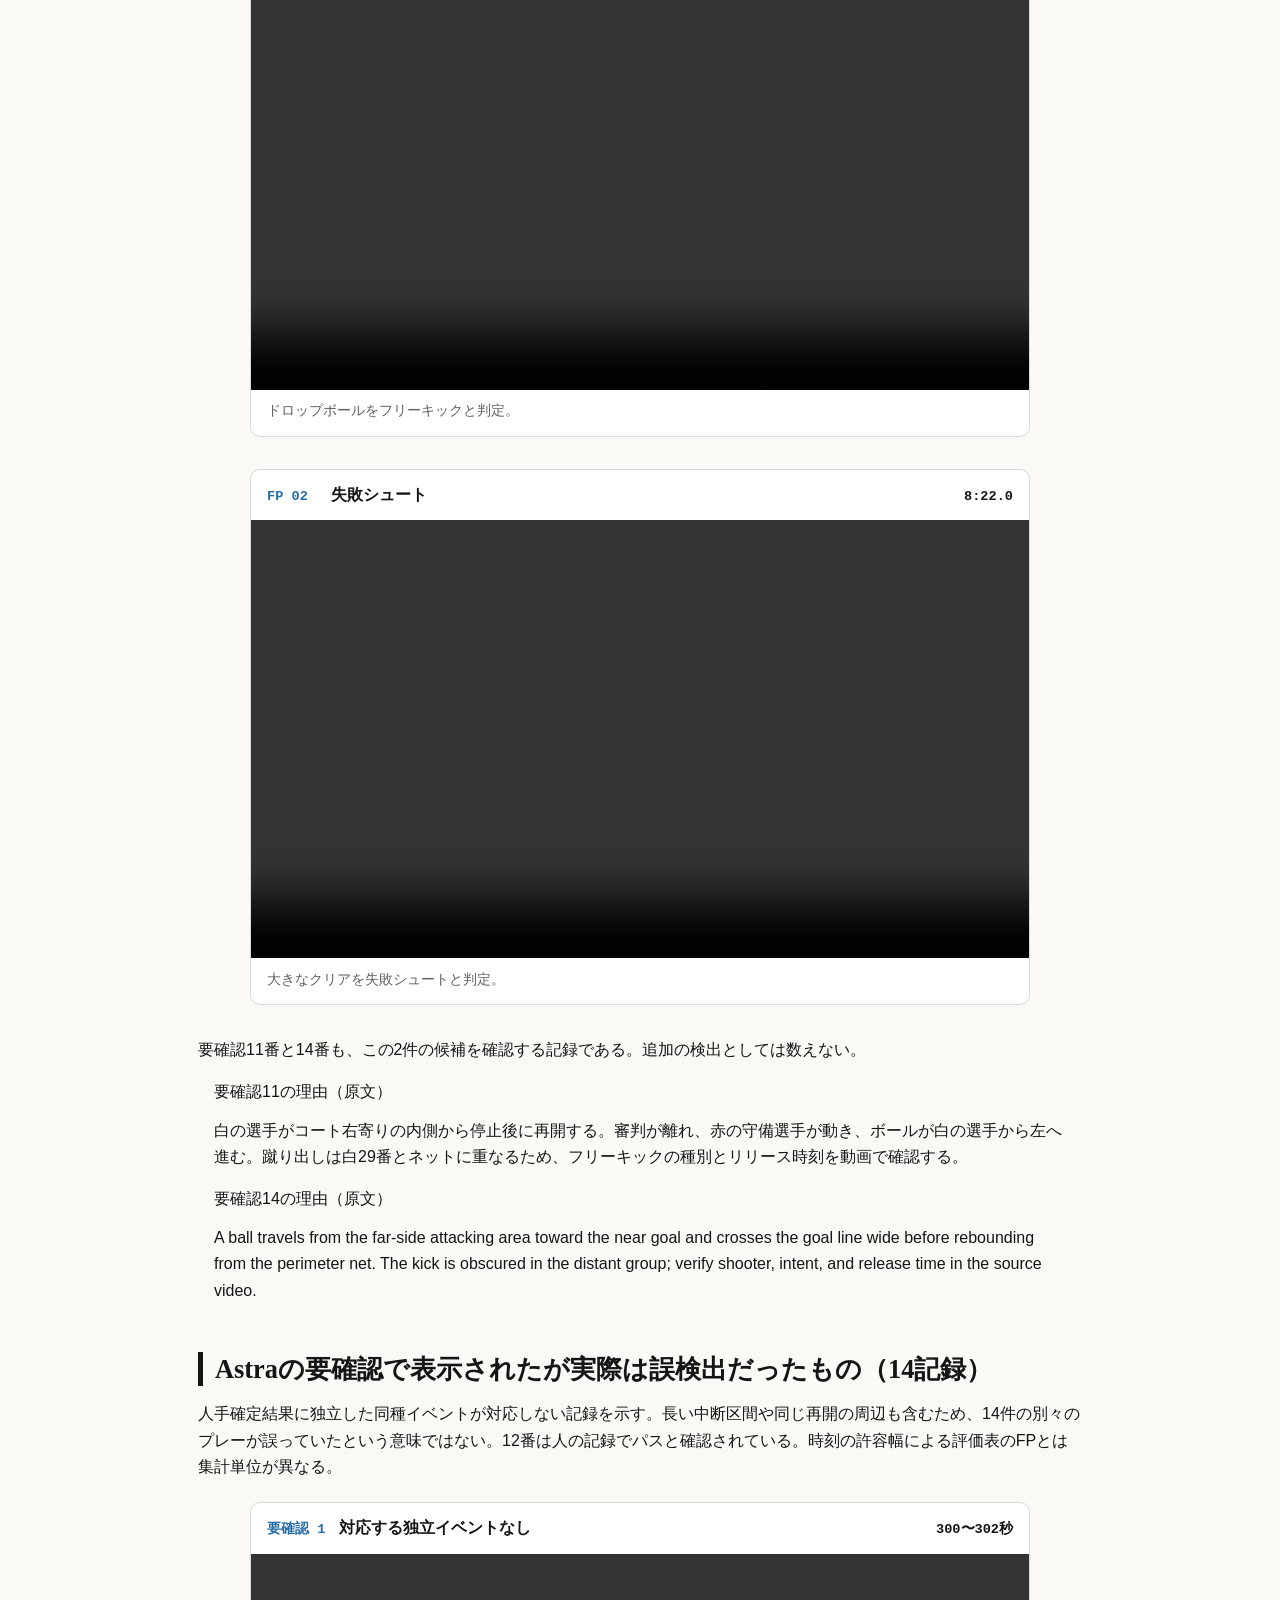
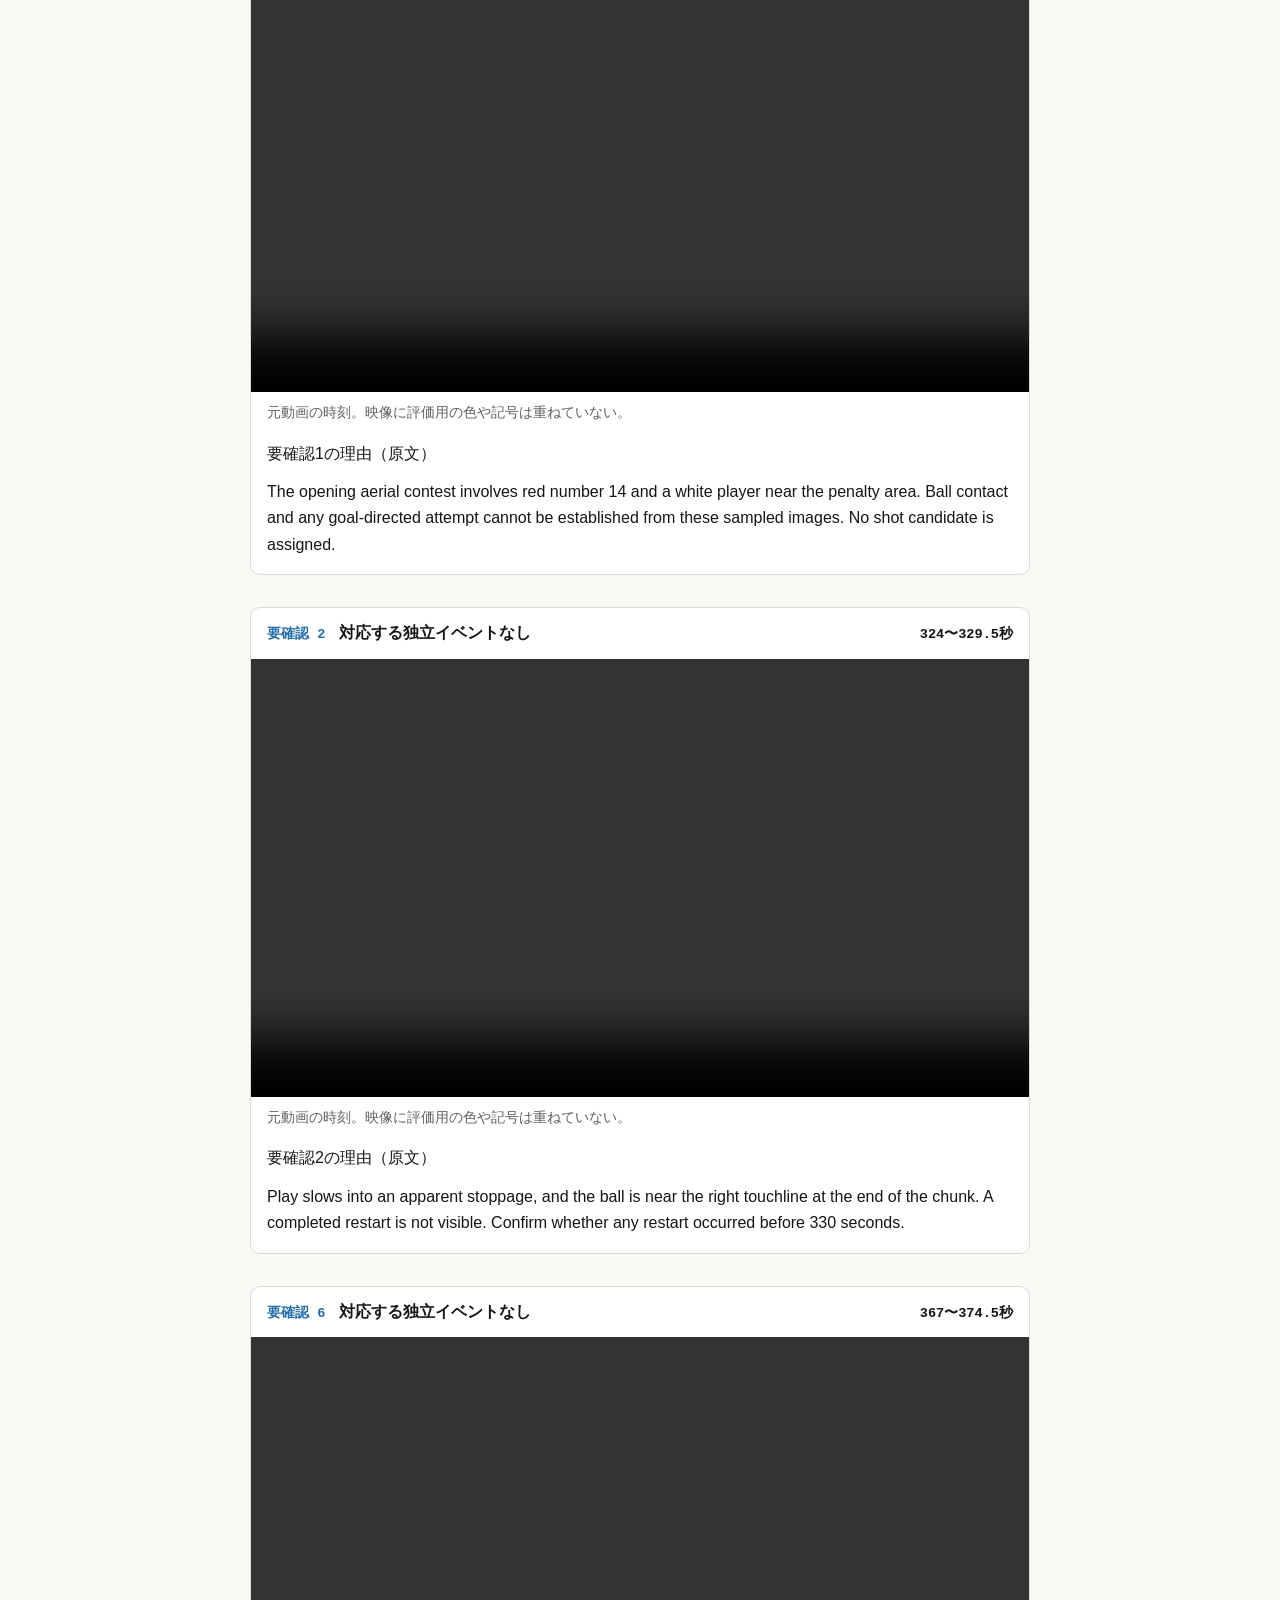
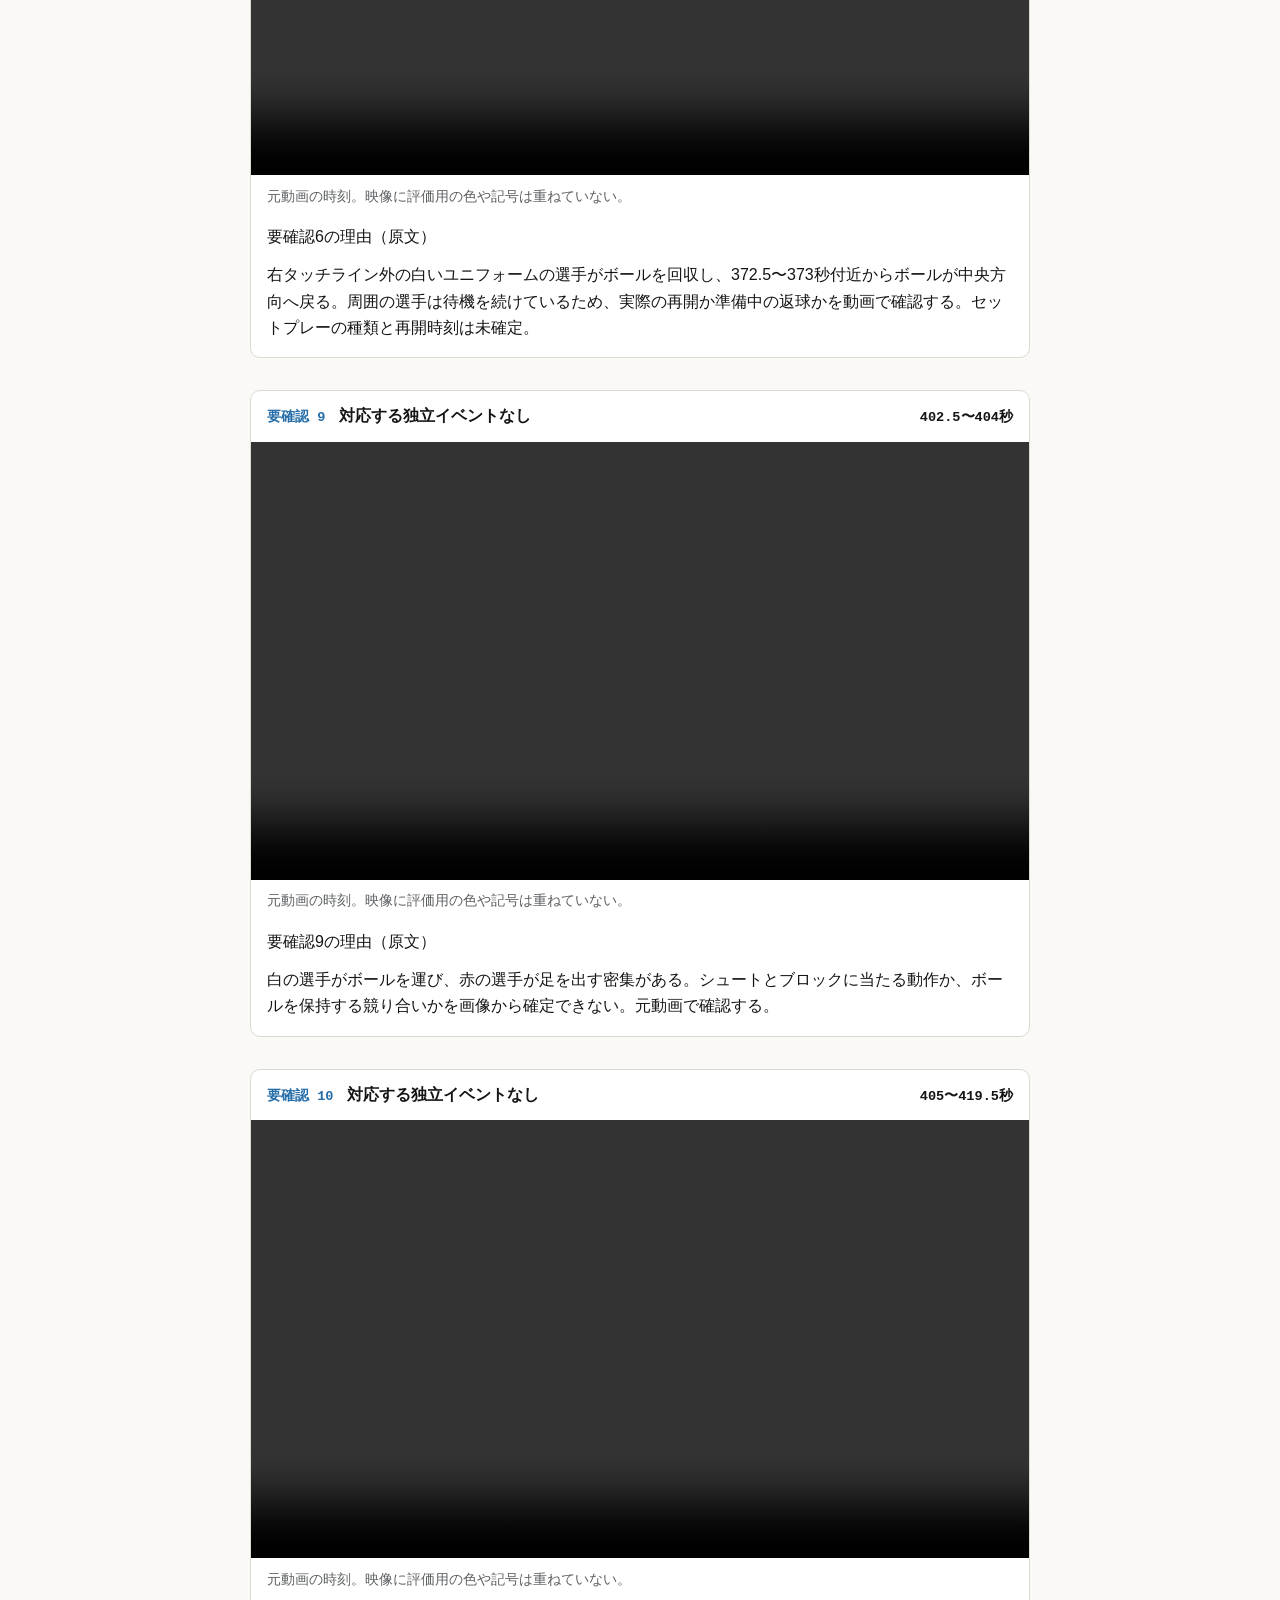
